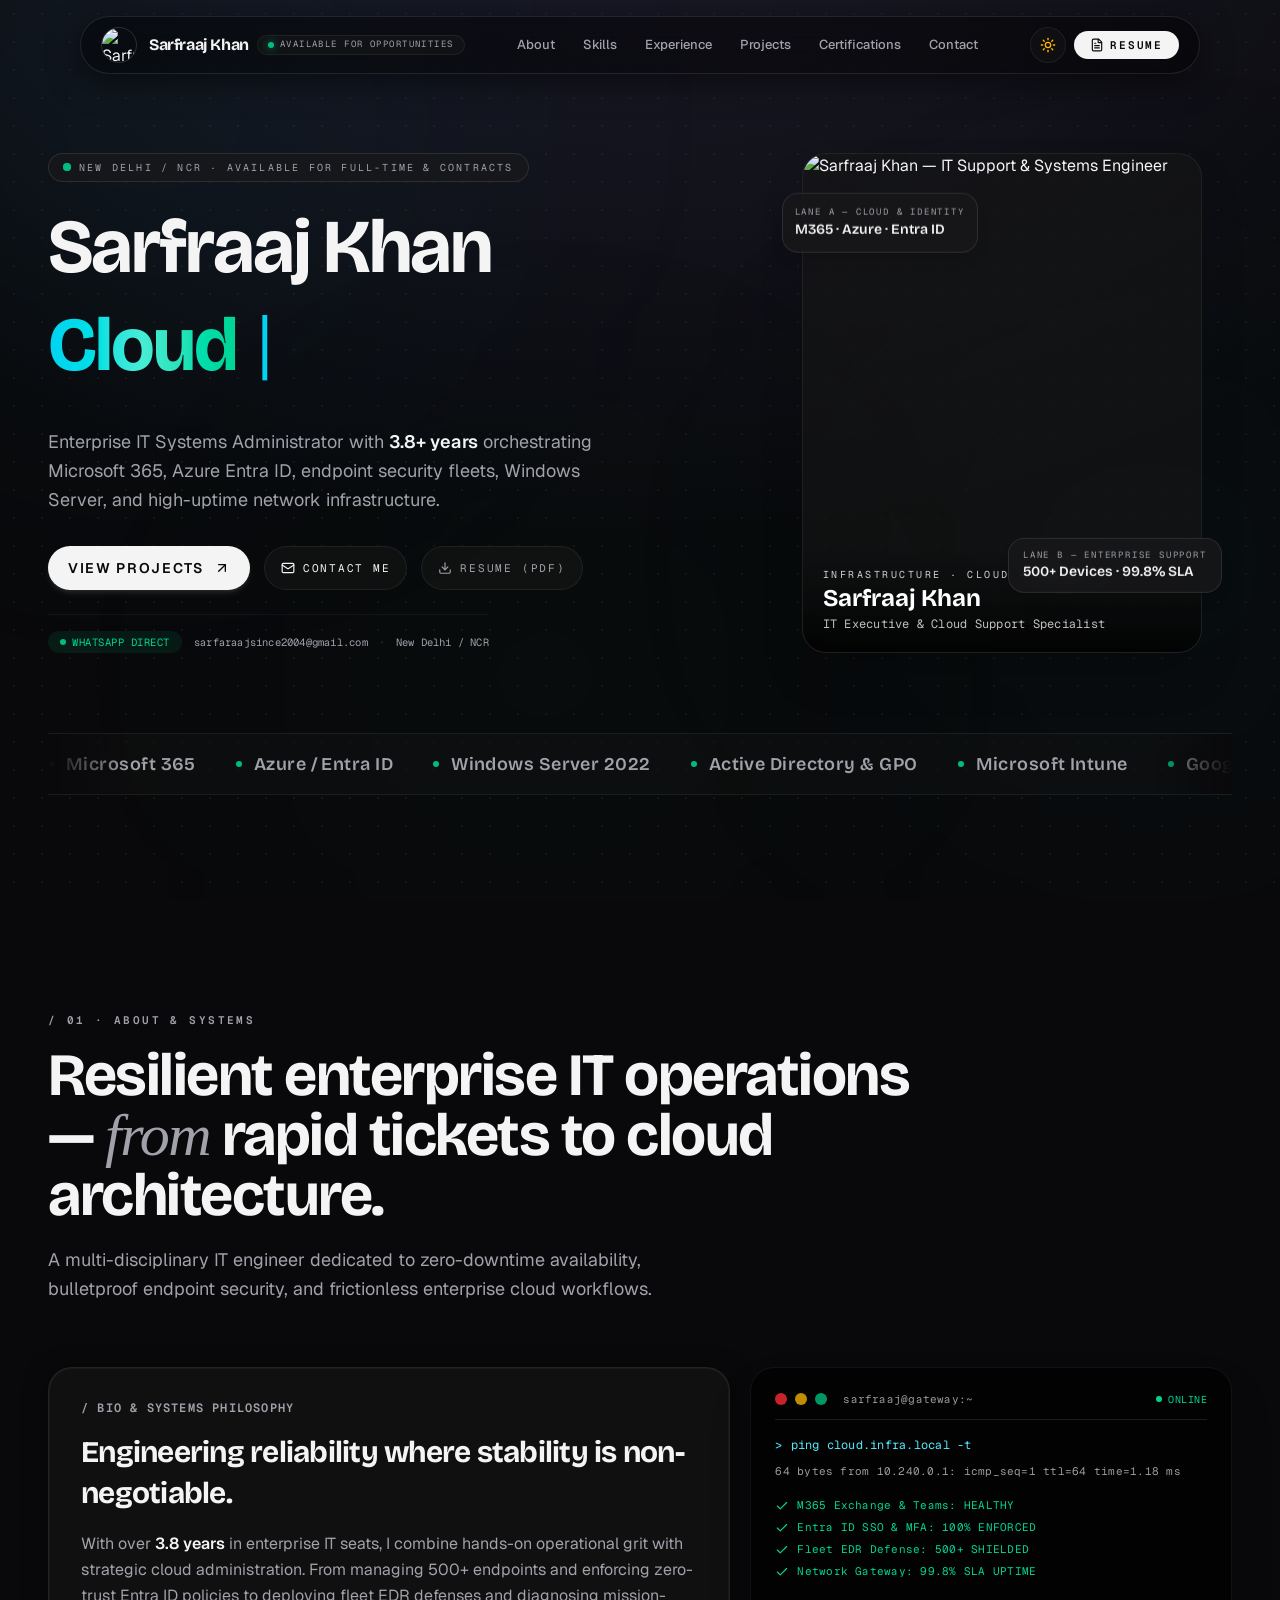
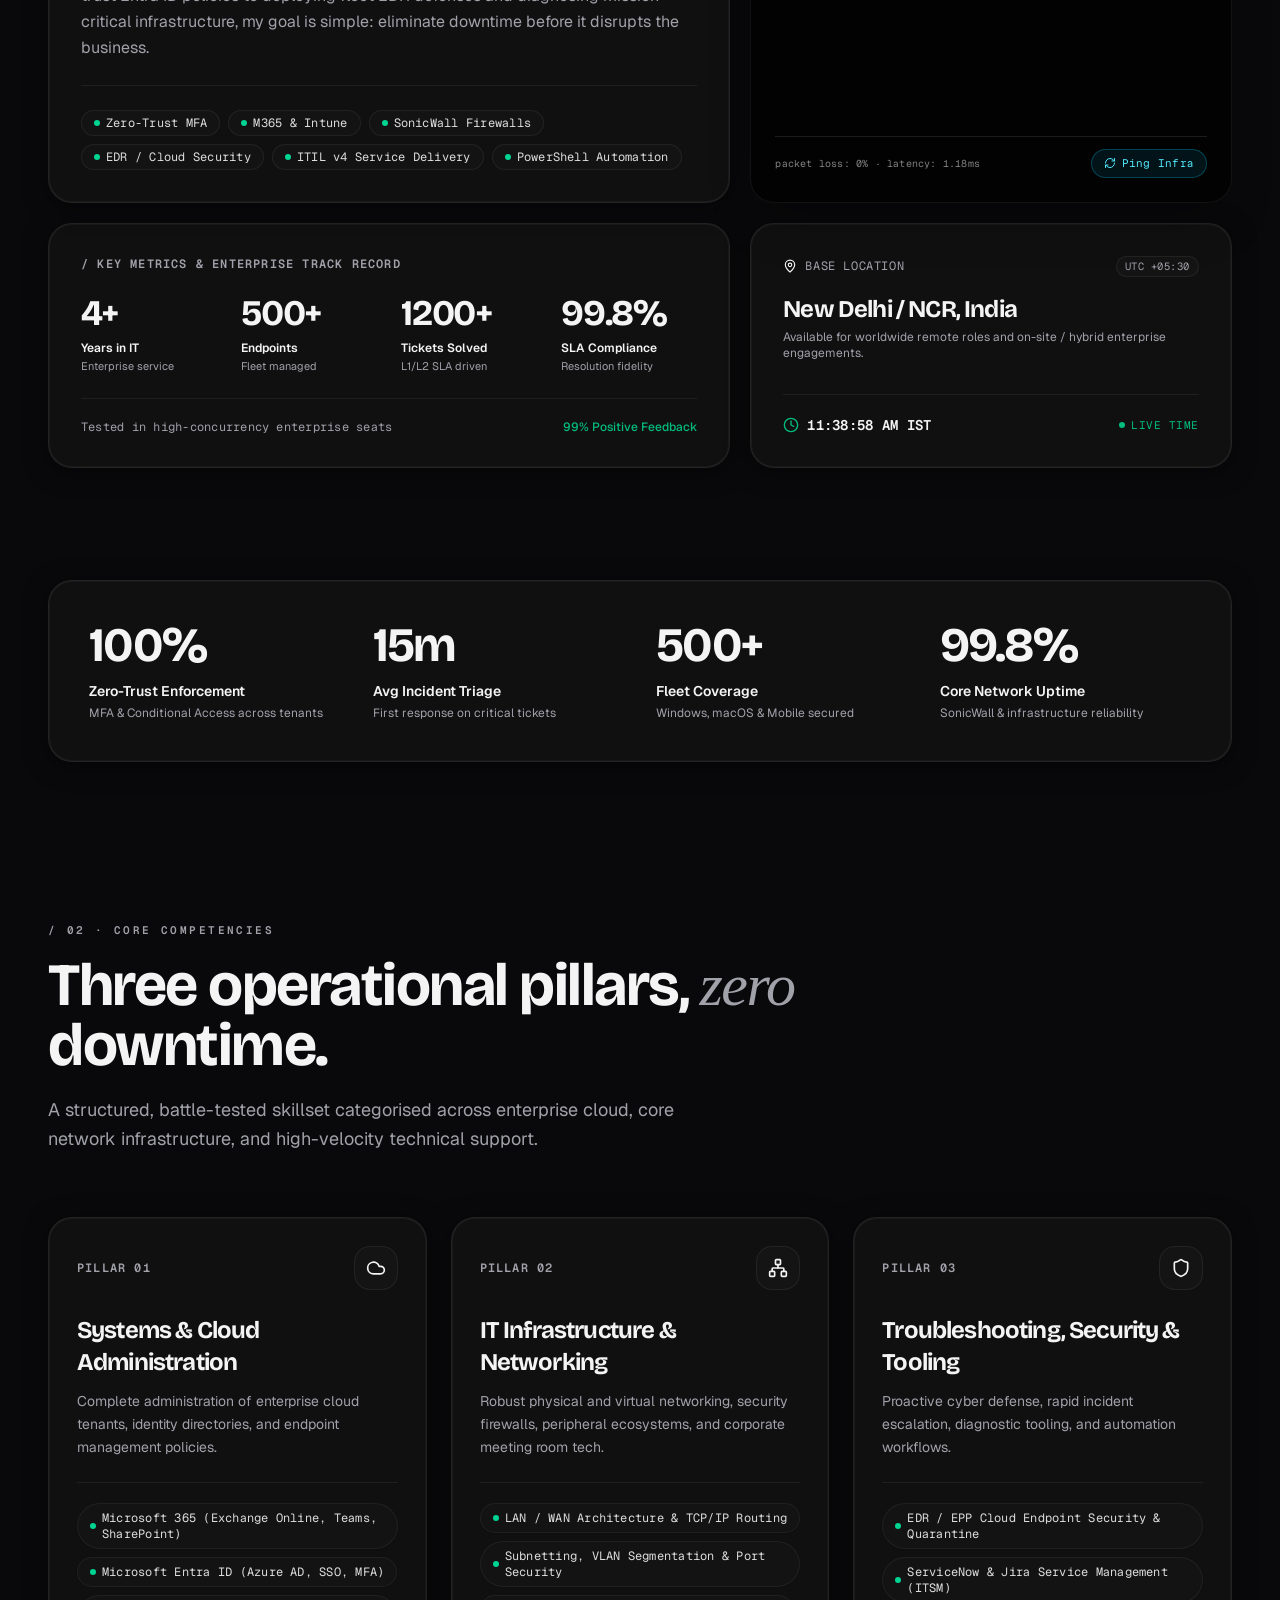
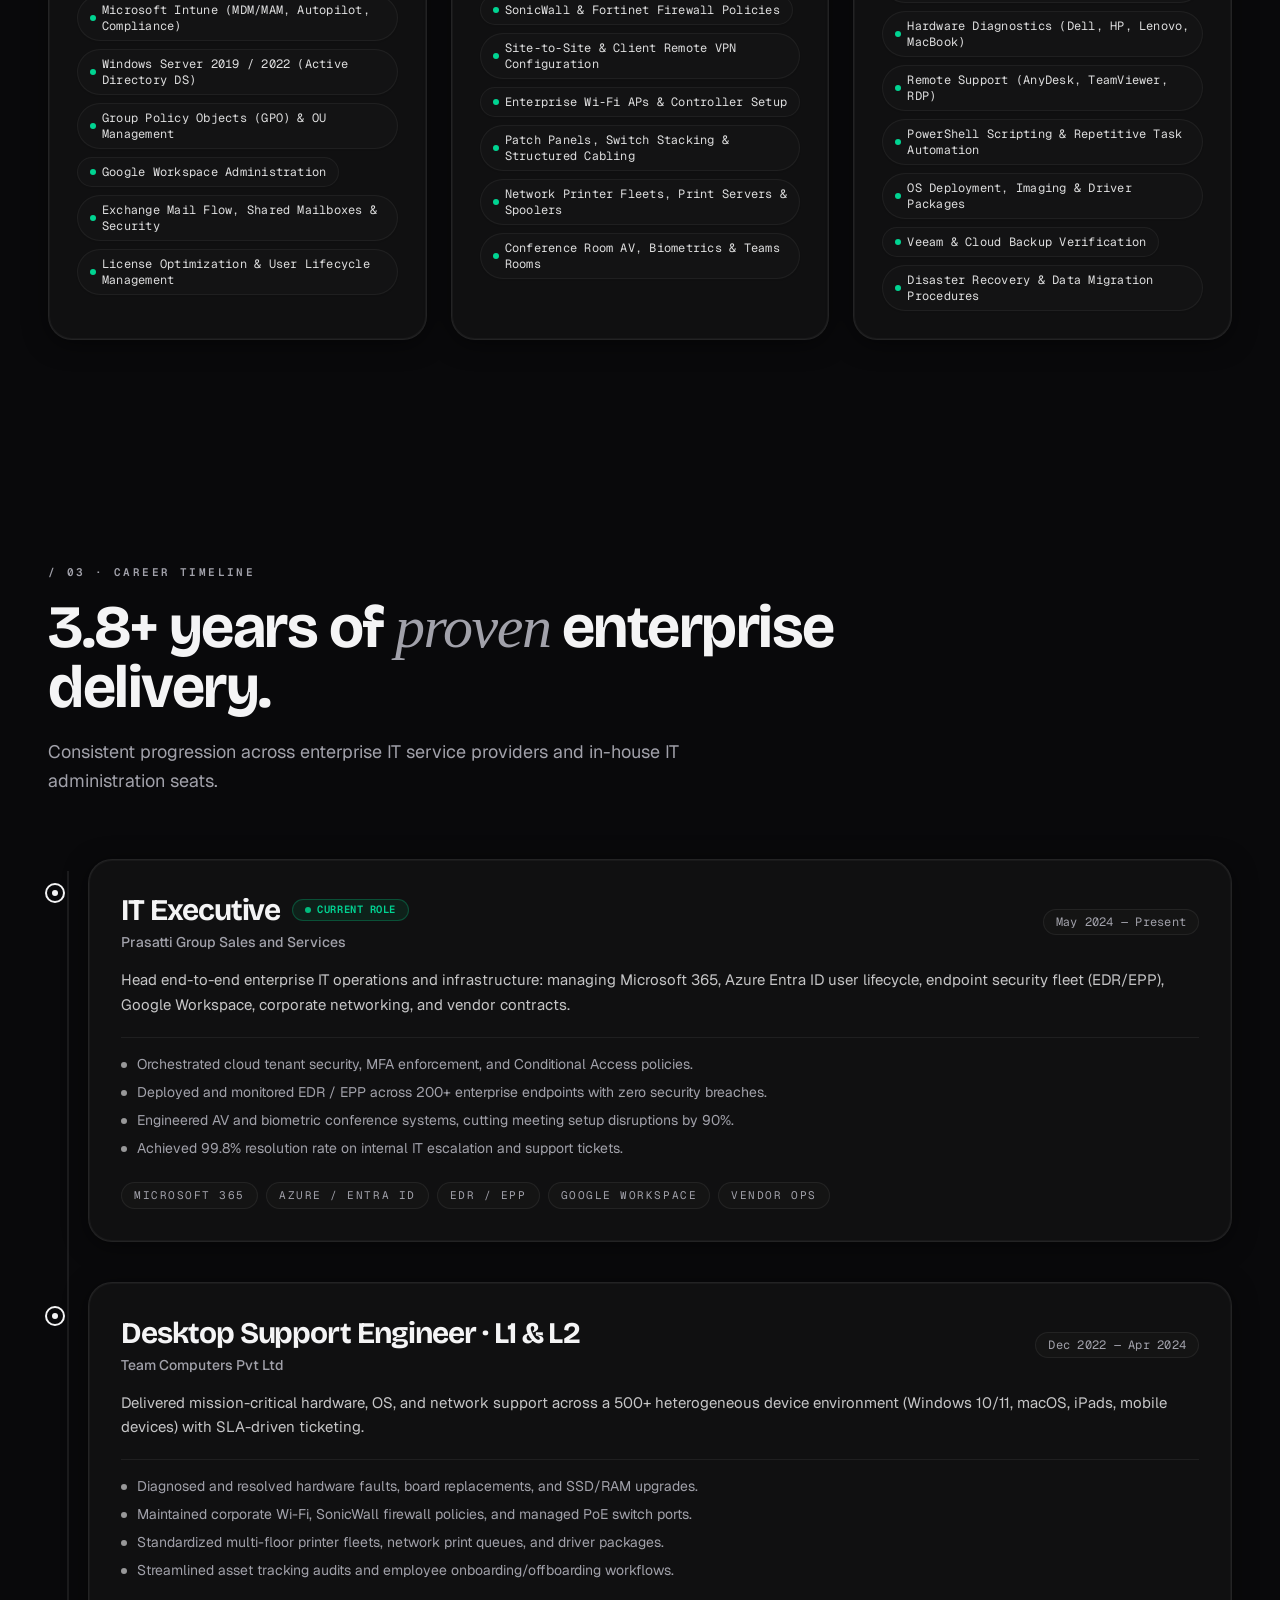
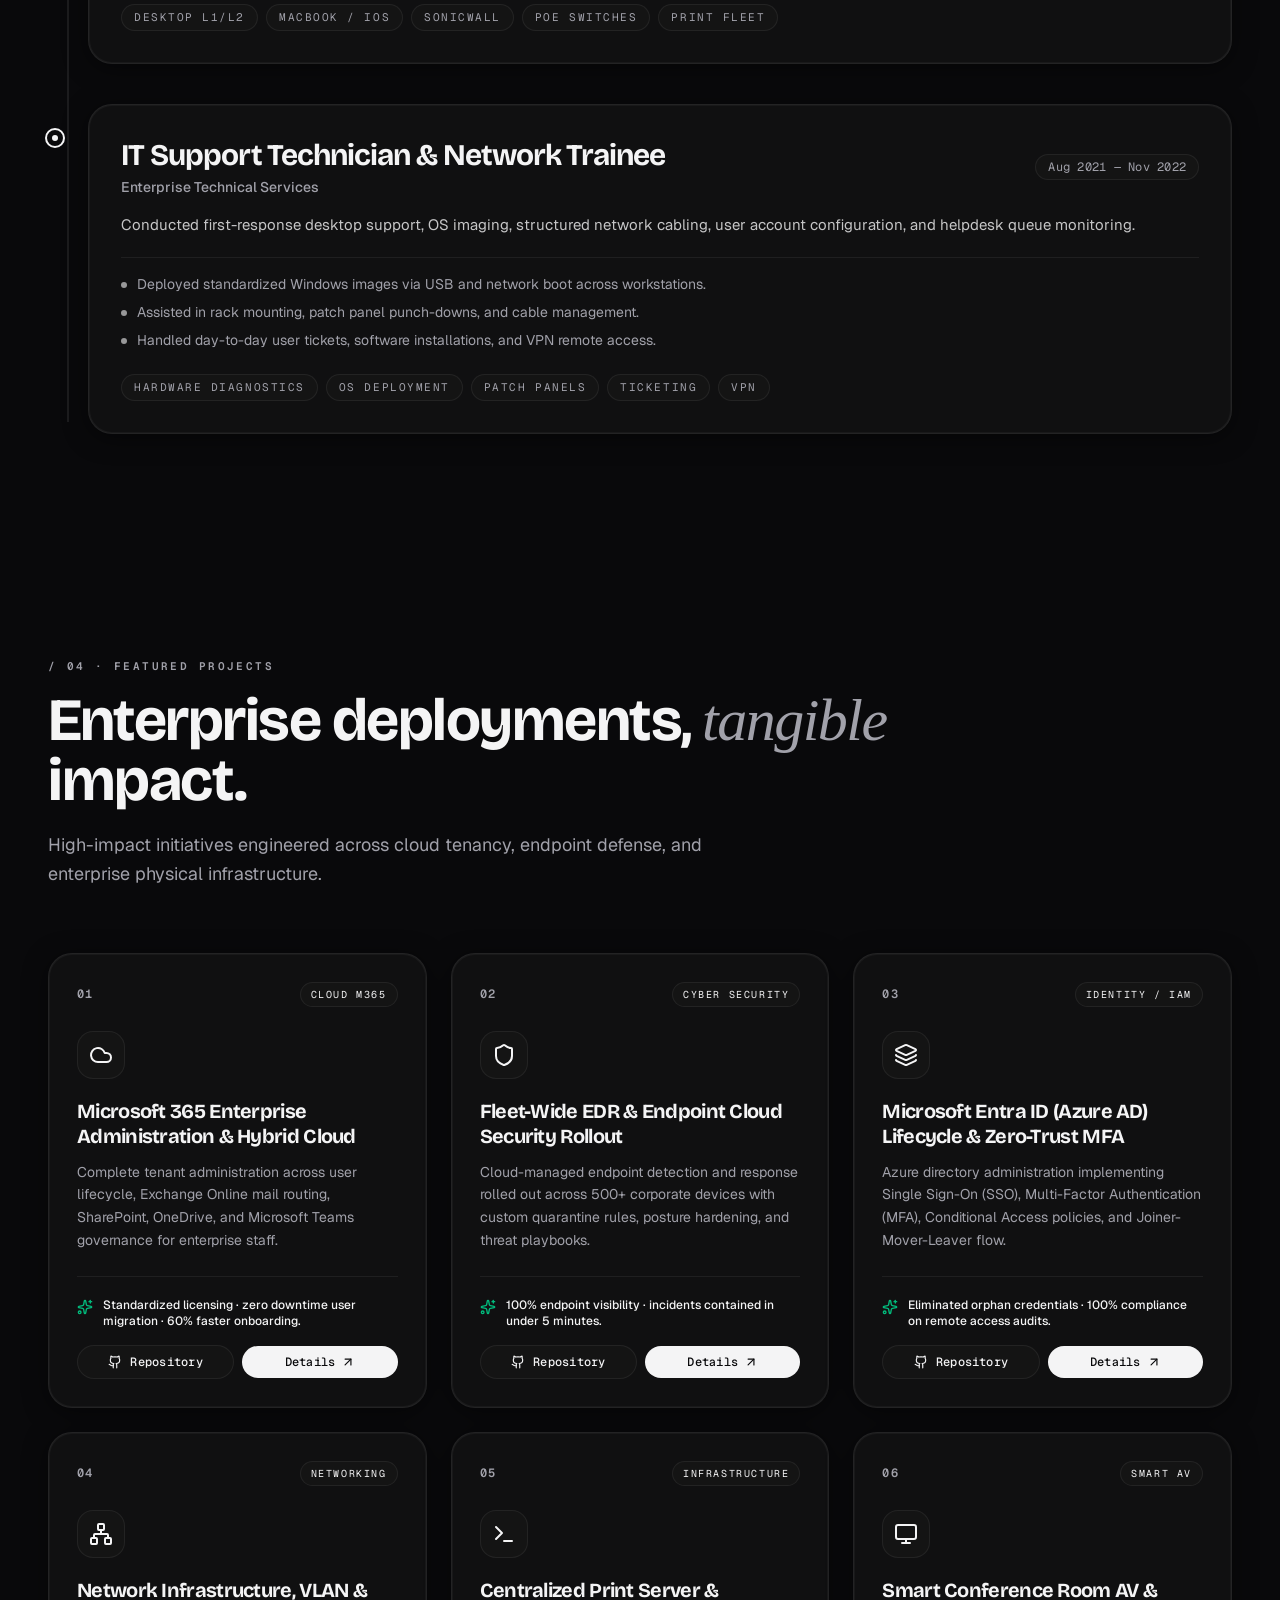
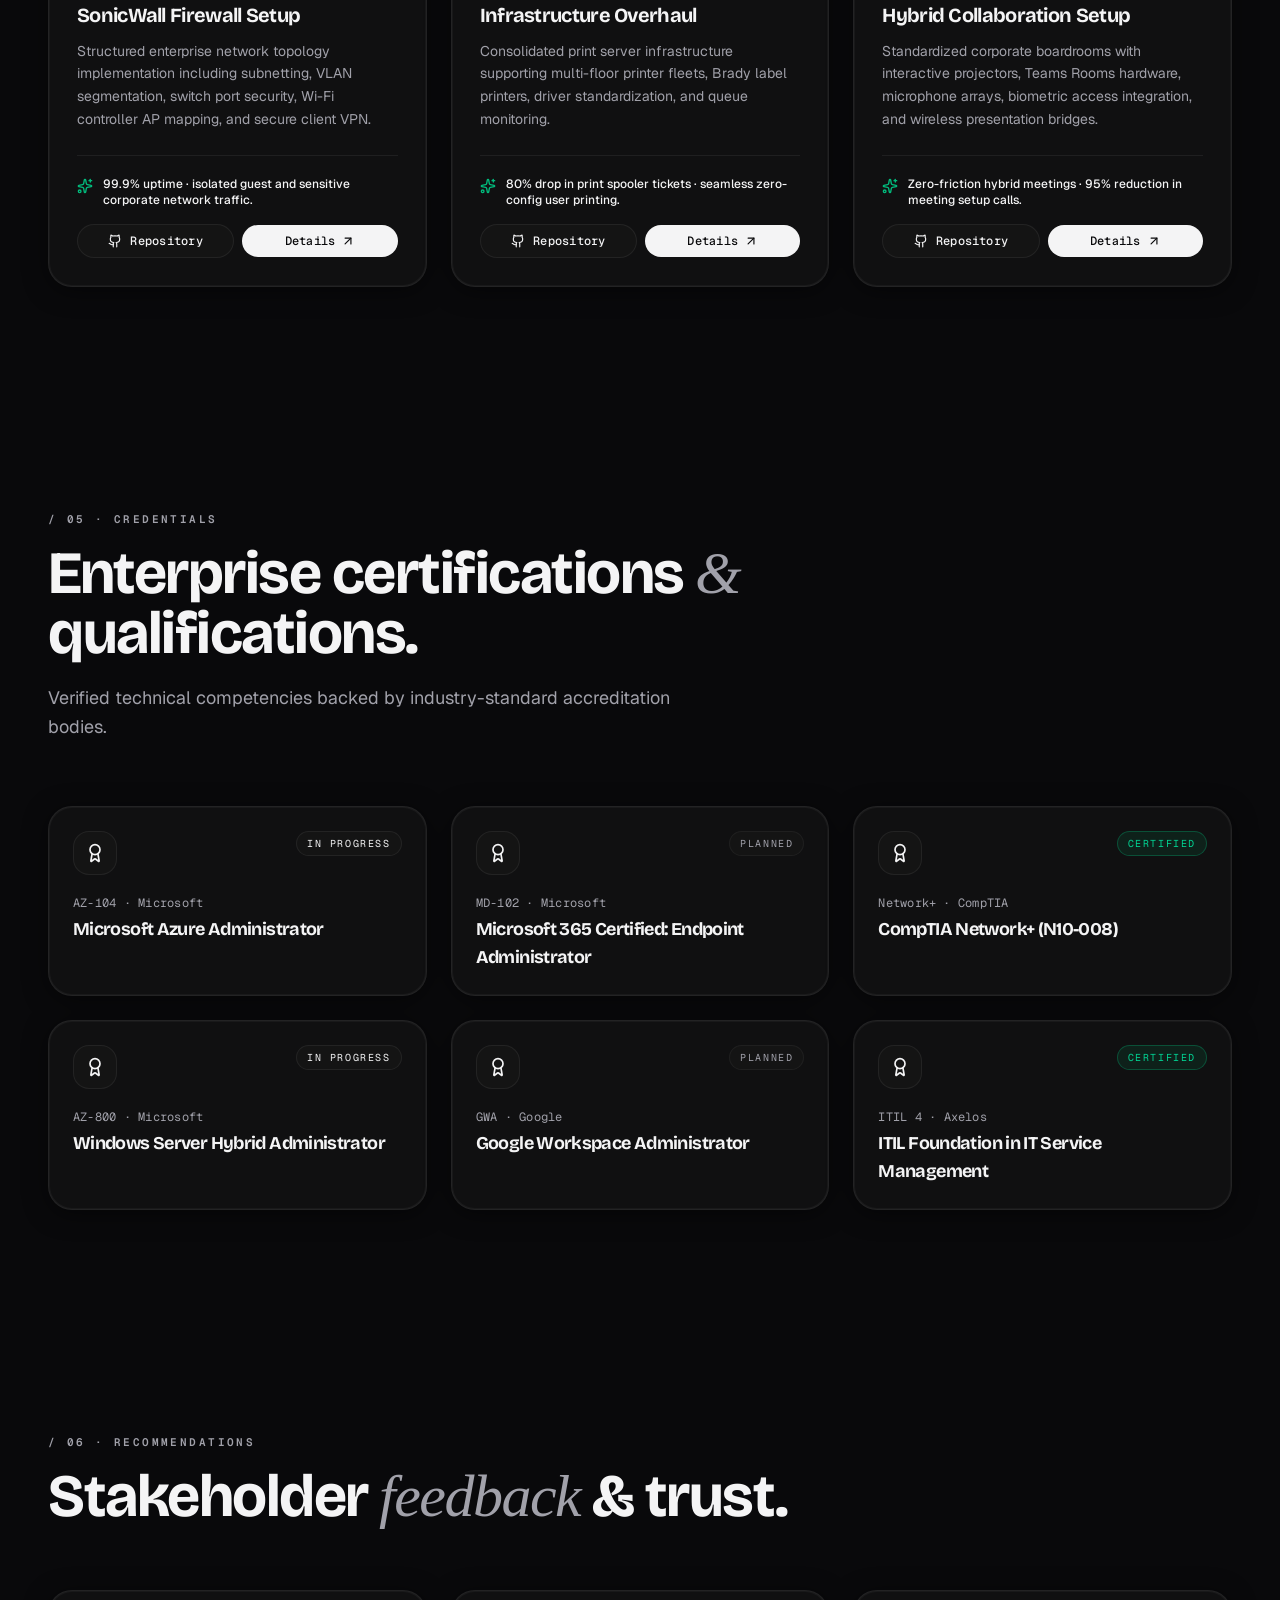
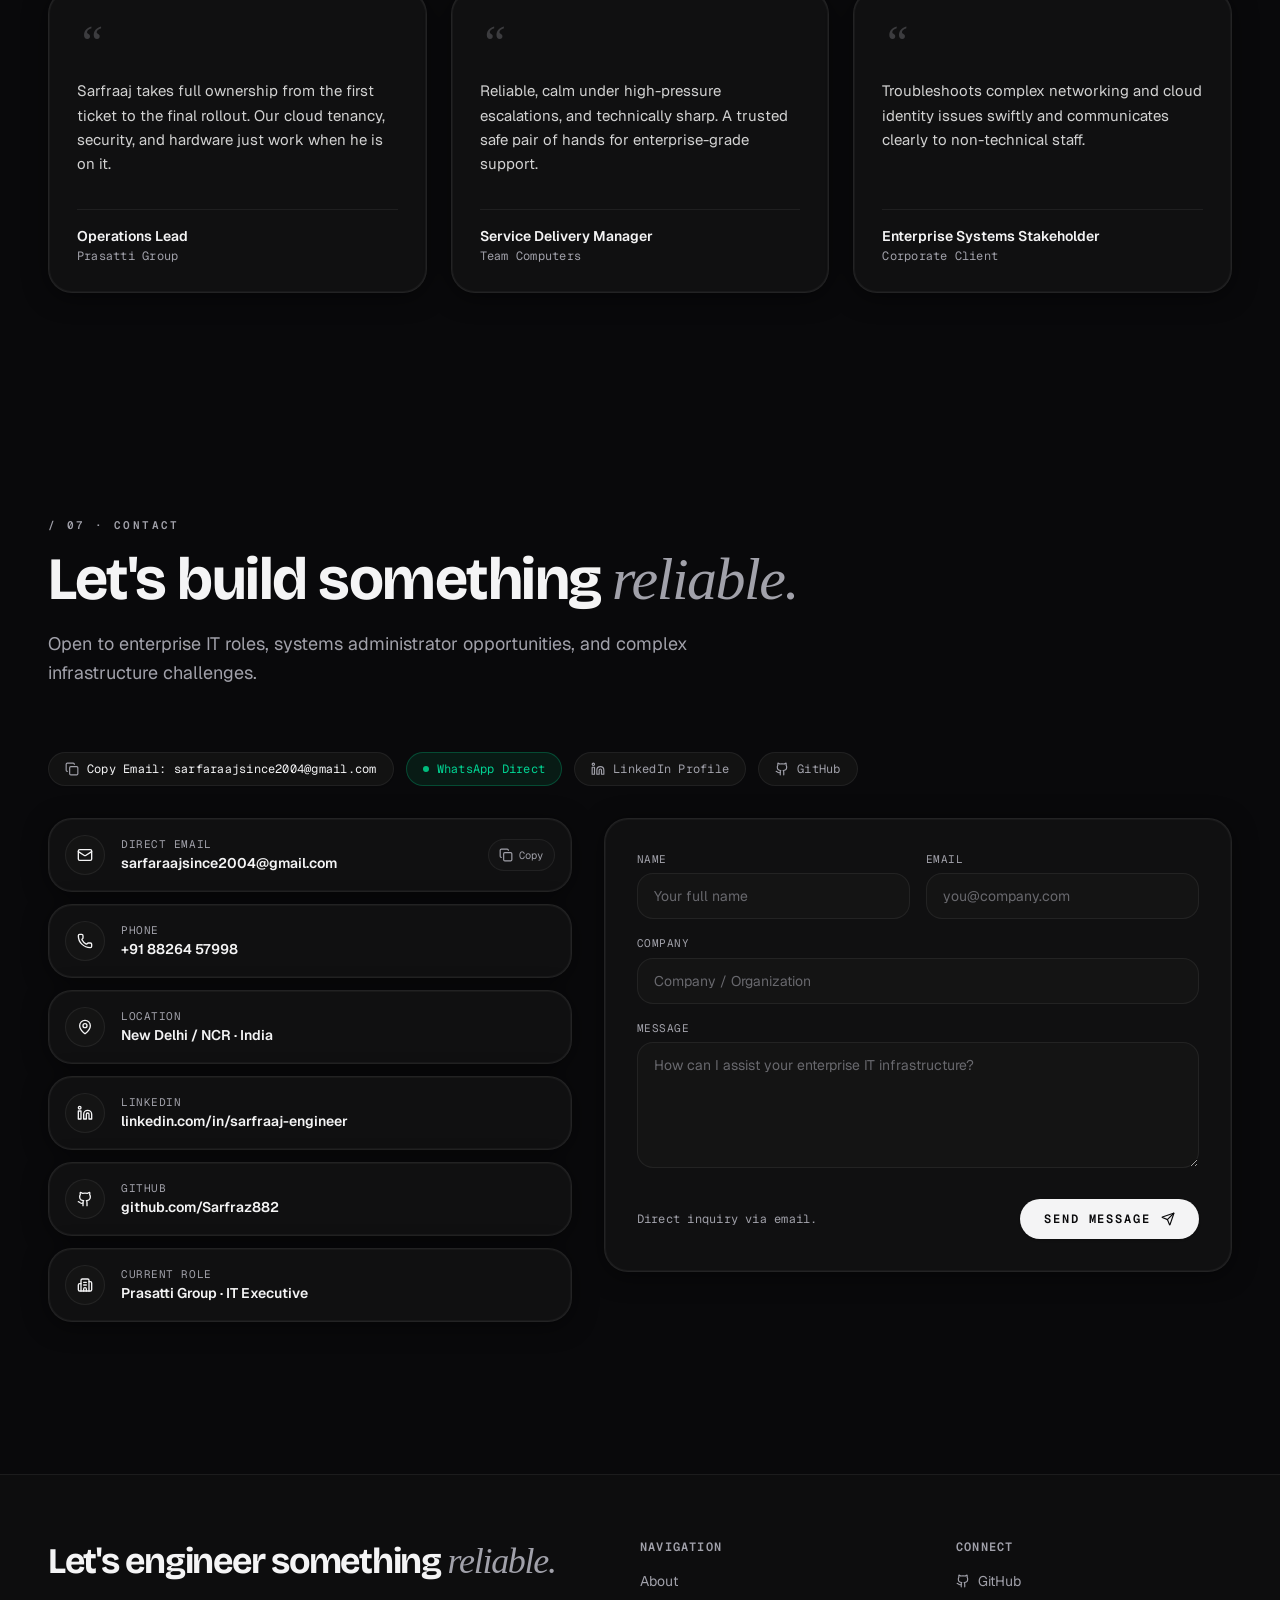
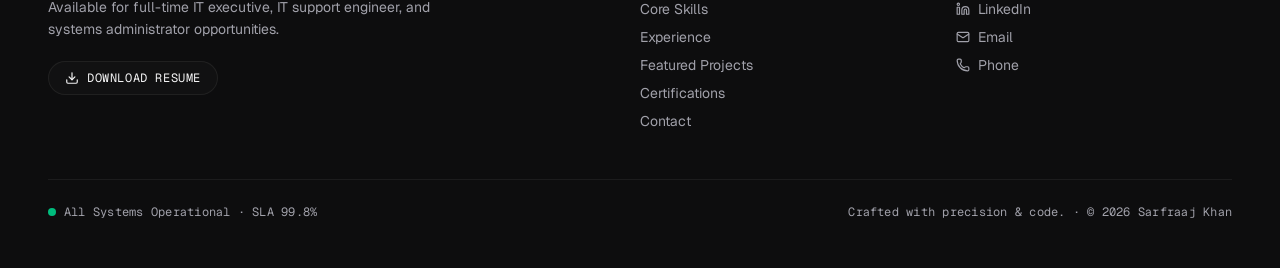
==== docs/index.html @ f996525f "feat: redesign UI with modern dark mode, bento grid, and glassmorphism aesthetic" ====
<!doctype html>
<html lang="en">
  <head>
    <meta charset="UTF-8" />
    <meta name="viewport" content="width=device-width, initial-scale=1.0" />
    <title>Sarfraaj Khan — IT Support Engineer</title>
    <meta
      name="description"
      content="Portfolio of Sarfraaj Khan, an IT Support Engineer specializing in Microsoft 365, Azure, Windows Server, endpoint security, and enterprise infrastructure."
    />
    <meta name="author" content="Sarfraaj Khan" />
    <meta property="og:type" content="website" />
    <meta property="og:title" content="Sarfraaj Khan — IT Support Engineer" />
    <meta
      property="og:description"
      content="Portfolio of Sarfraaj Khan, an IT Support Engineer specializing in Microsoft 365, Azure, Windows Server, endpoint security, and enterprise infrastructure."
    />
    <meta name="twitter:card" content="summary_large_image" />
    <meta name="twitter:title" content="Sarfraaj Khan — IT Support Engineer" />
    <meta
      name="twitter:description"
      content="Portfolio of Sarfraaj Khan, an IT Support Engineer specializing in Microsoft 365, Azure, Windows Server, endpoint security, and enterprise infrastructure."
    />
    <link rel="icon" type="image/x-icon" href="./favicon.ico" />
    <link rel="preconnect" href="https://fonts.googleapis.com" />
    <link rel="preconnect" href="https://fonts.gstatic.com" crossorigin />
    <link
      rel="stylesheet"
      href="https://fonts.googleapis.com/css2?family=Bricolage+Grotesque:opsz,wght@12..96,400;12..96,500;12..96,600;12..96,700;12..96,800;12..96,900&family=Geist:wght@300;400;500;600;700&family=Geist+Mono:wght@400;500;600&family=Inter:wght@300;400;500;600;700&display=swap"
    />
    <script>
      (function () {
        try {
          var stored = localStorage.getItem('theme');
          var isDark = stored !== null ? stored === 'dark' : true;
          if (isDark) {
            document.documentElement.classList.add('dark');
          } else {
            document.documentElement.classList.remove('dark');
          }
        } catch (e) {}
      })();
    </script>
    <script type="module" crossorigin src="./assets/github-pages-4SKRy2dX.js"></script>
    <link rel="stylesheet" crossorigin href="./assets/github-pages-IKj25lG-.css">
  </head>
  <body>
    <div id="root"></div>
  </body>
</html>
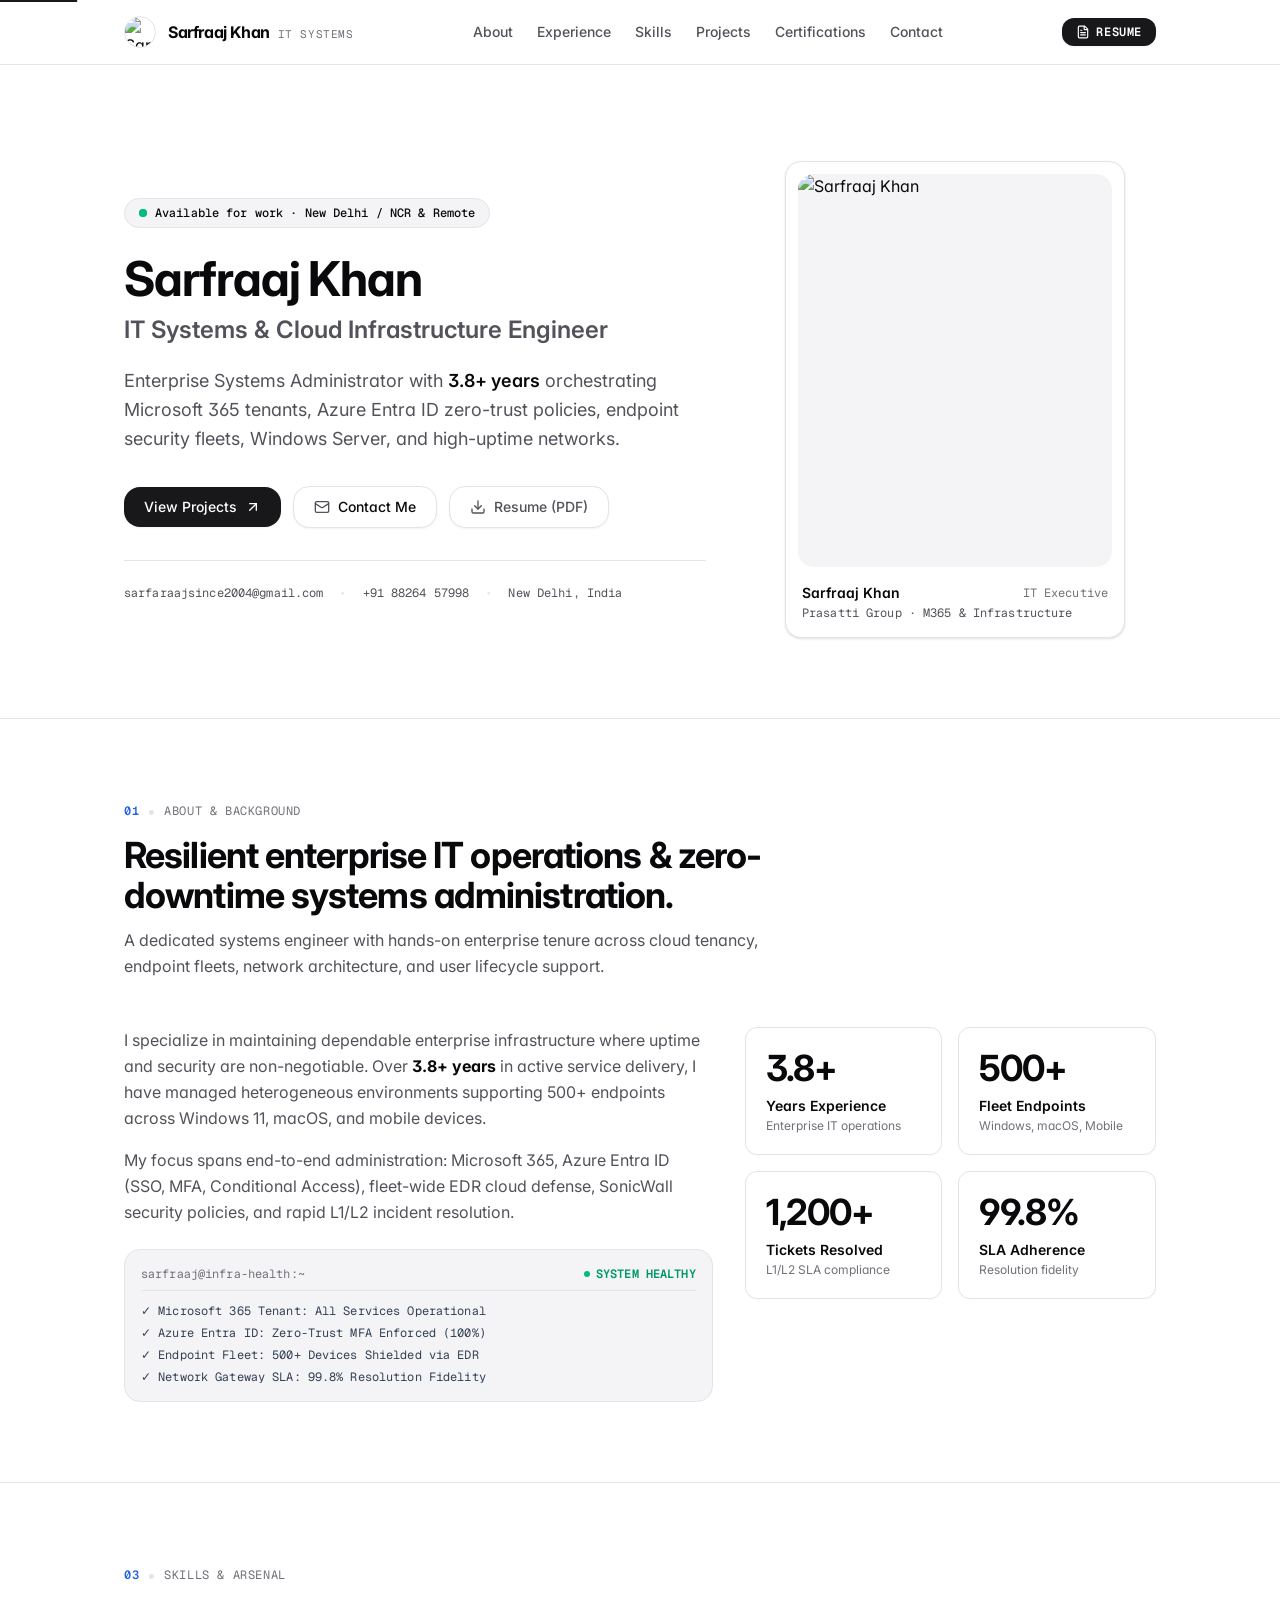
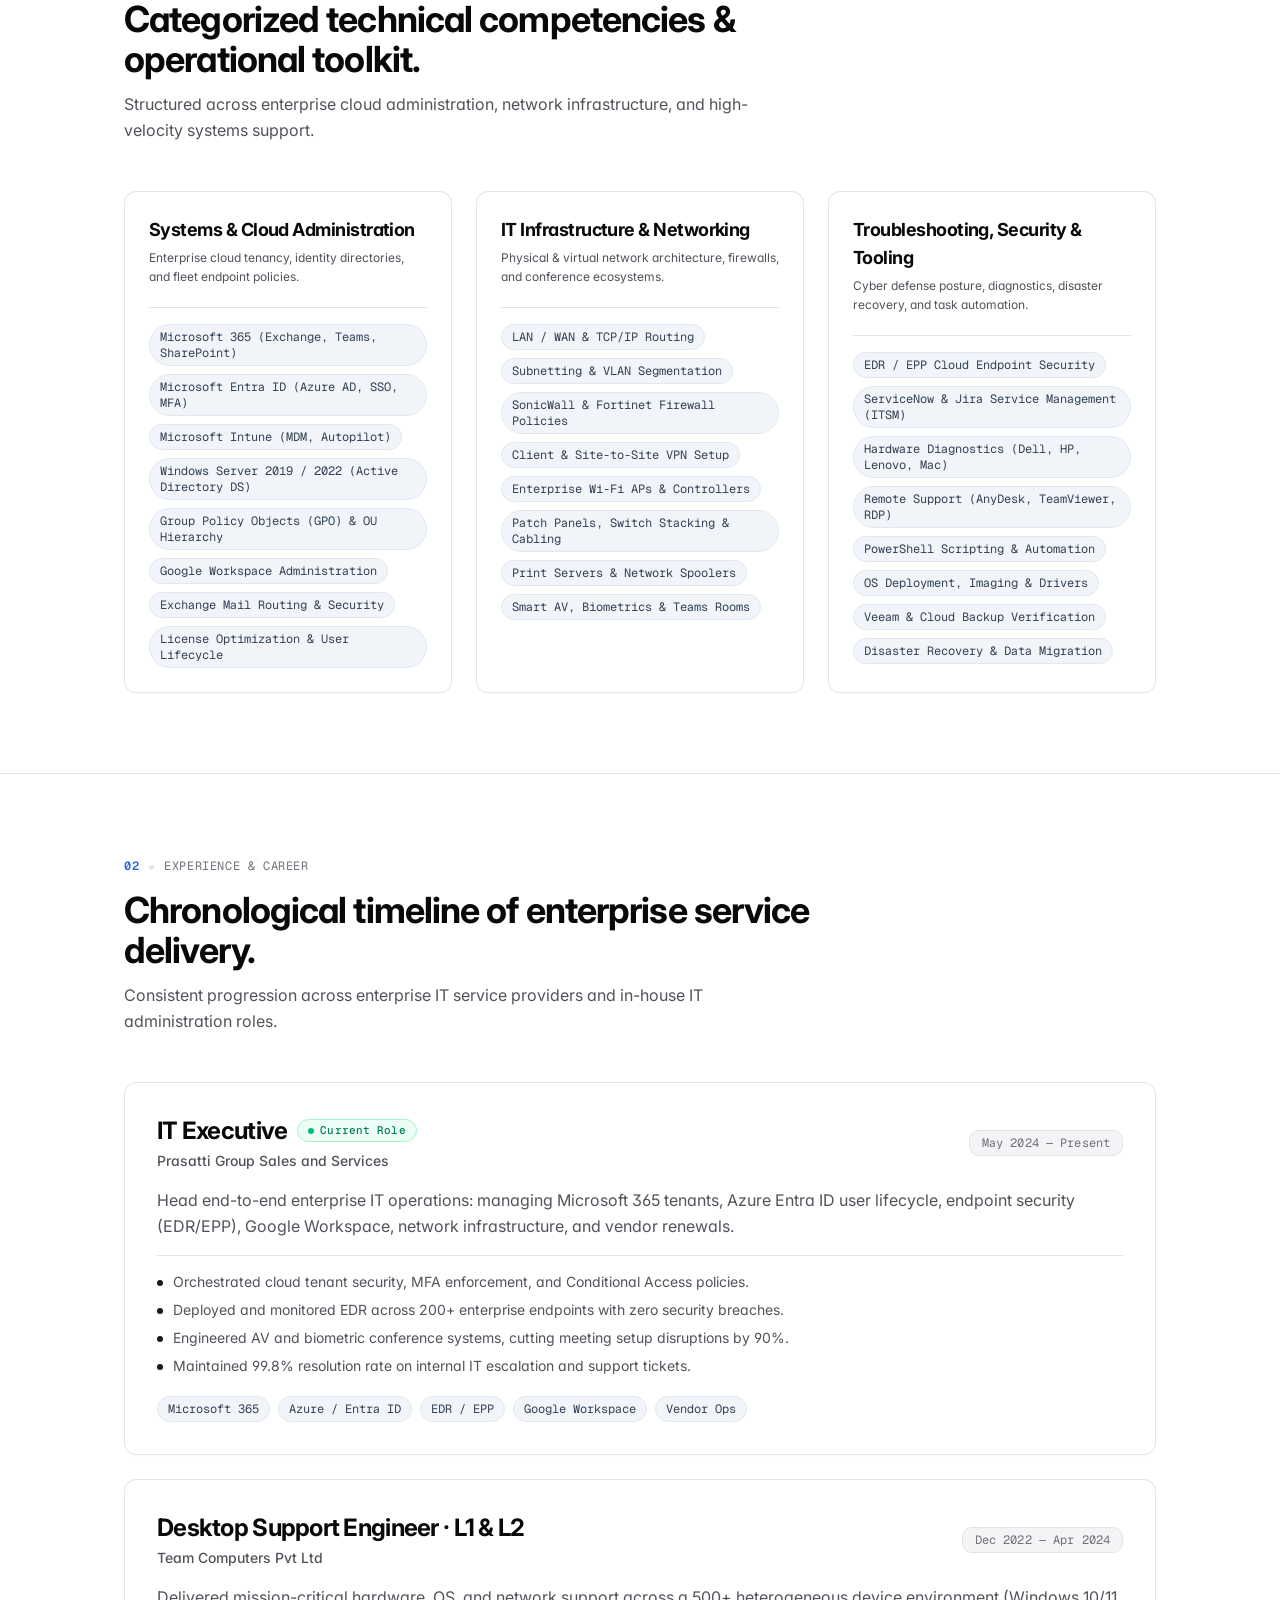
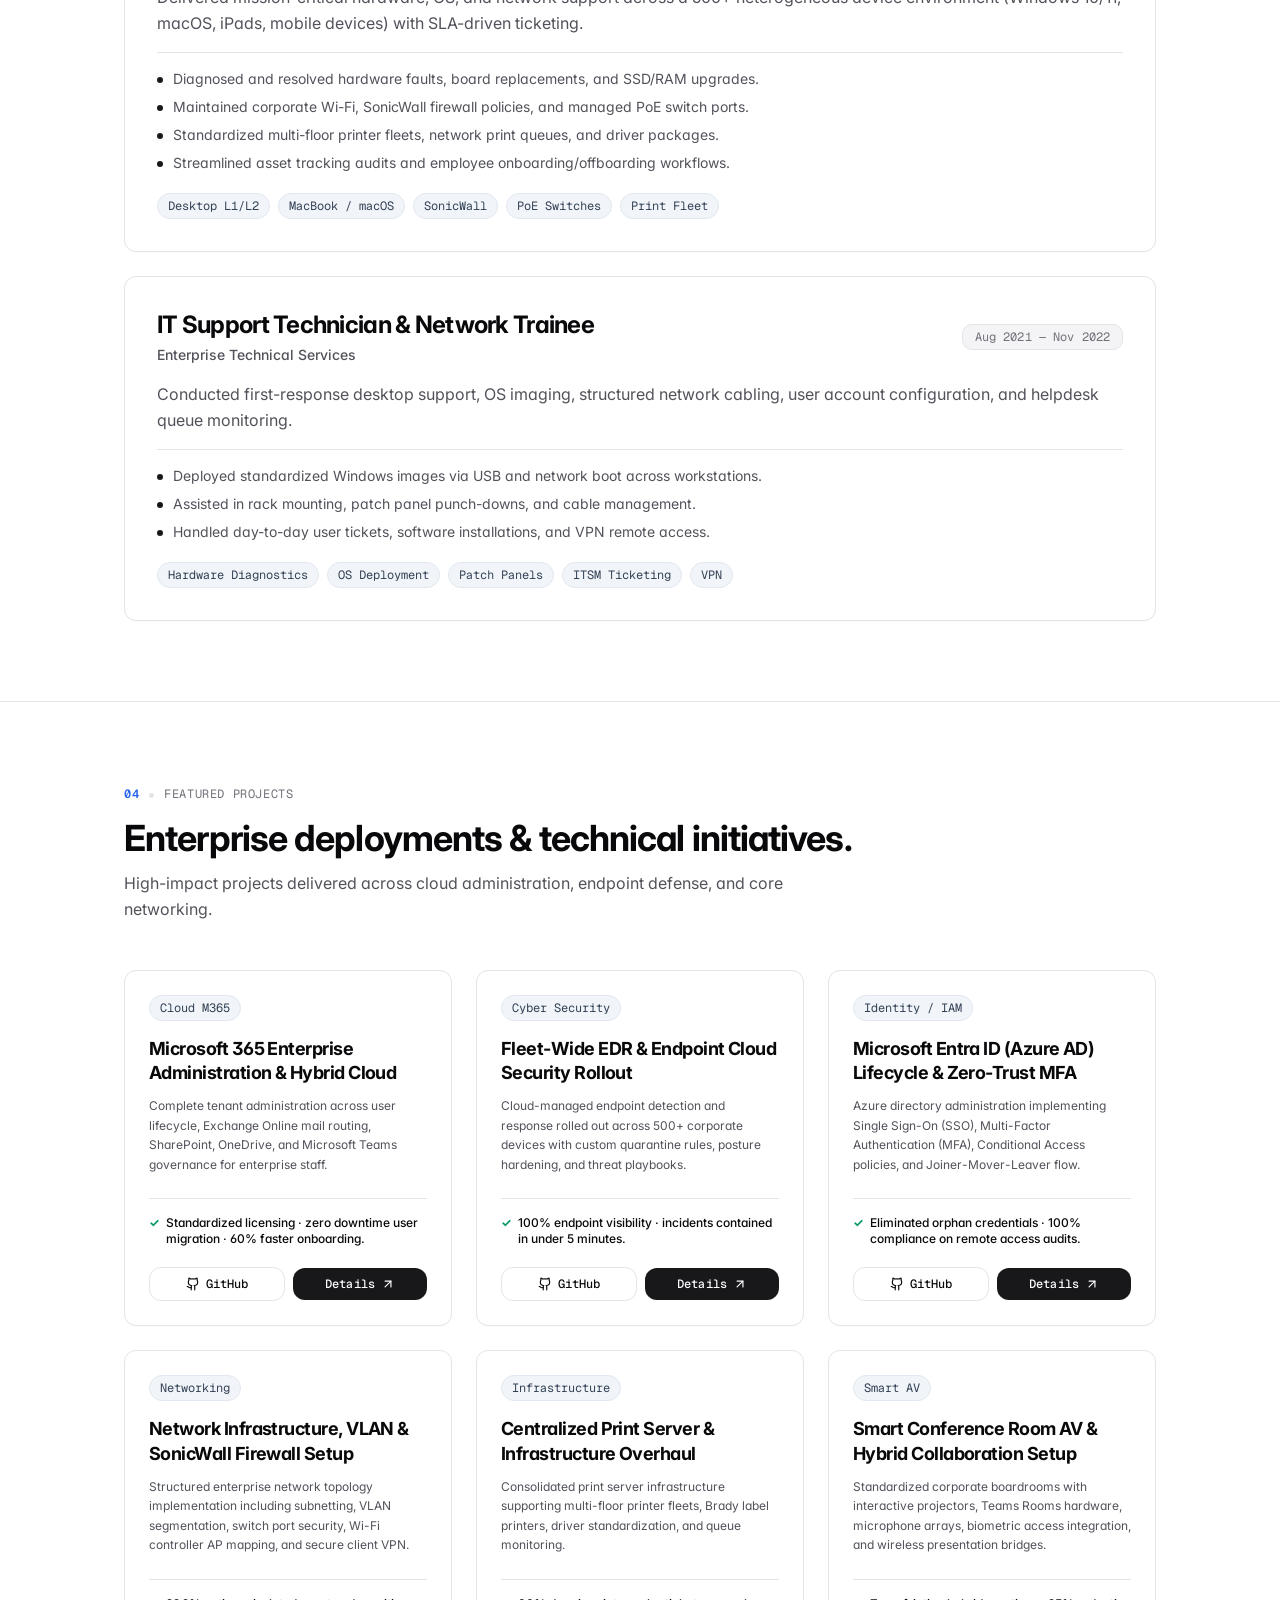
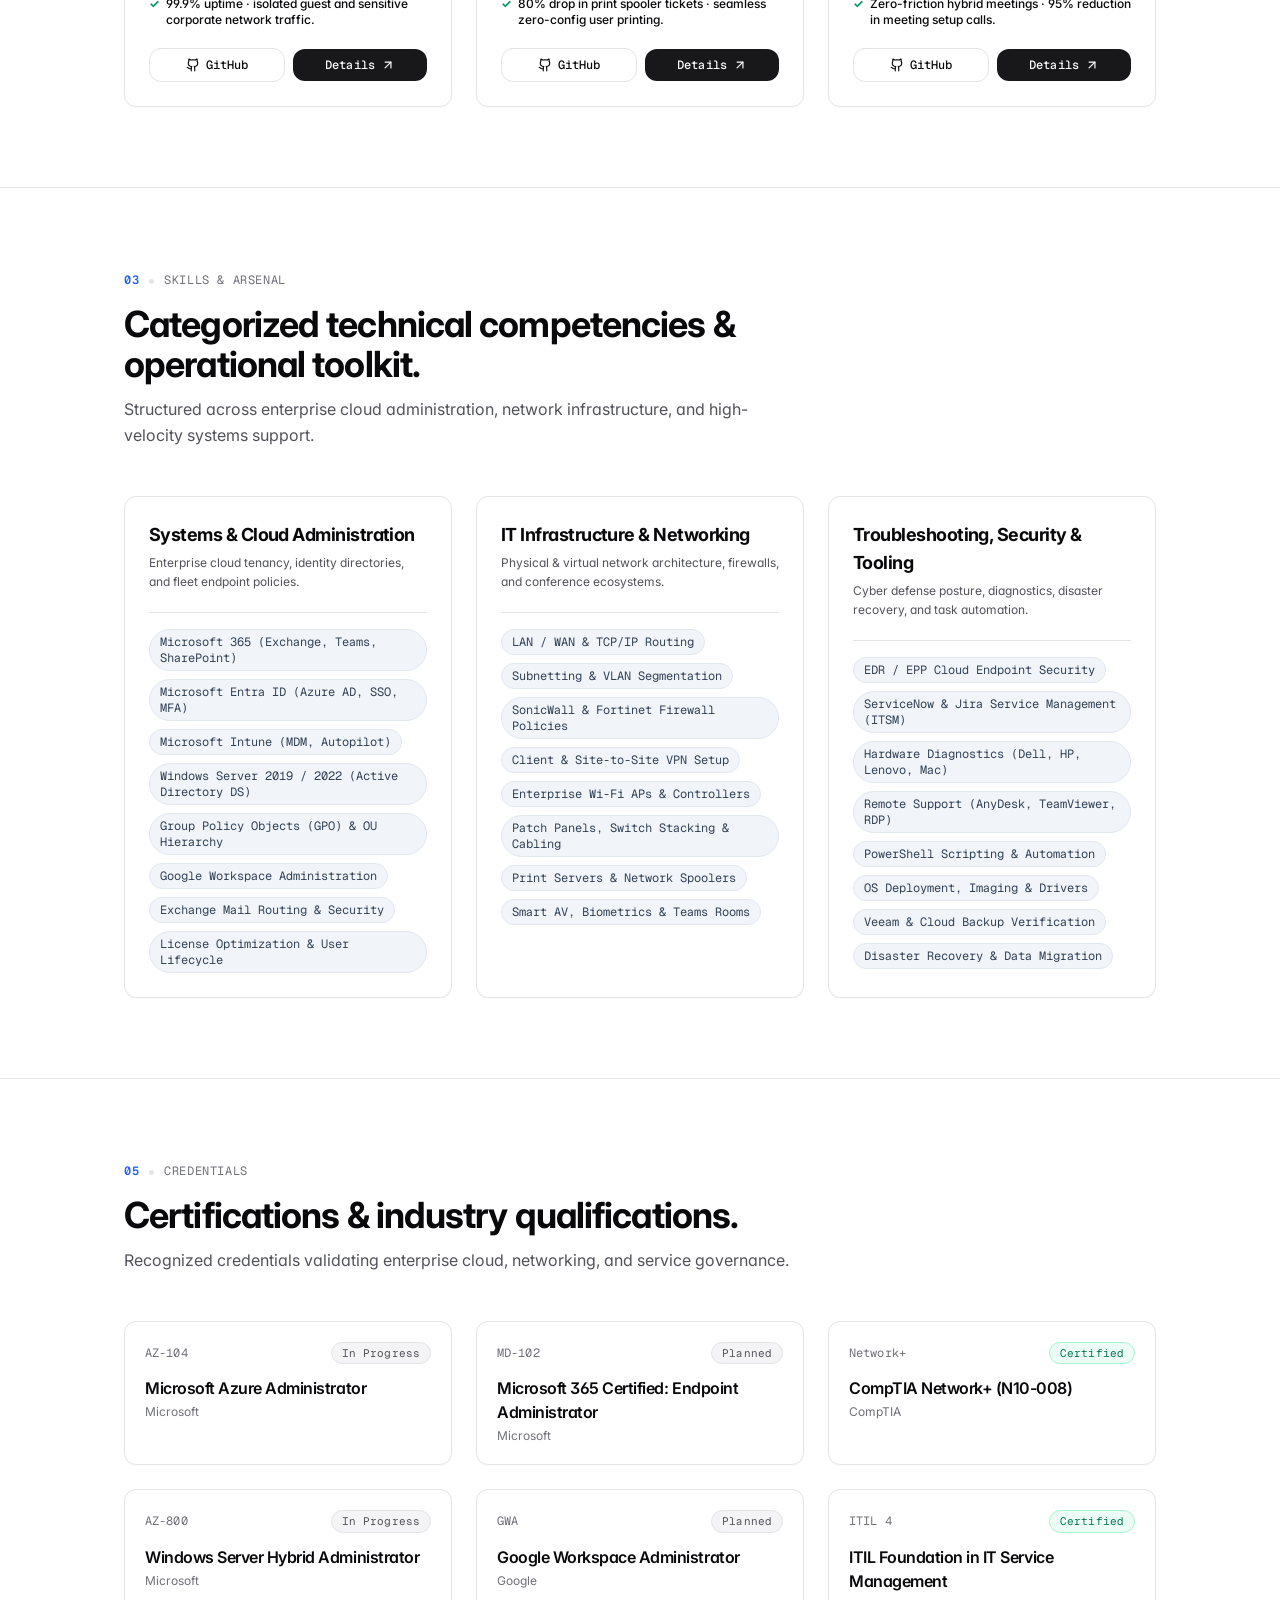
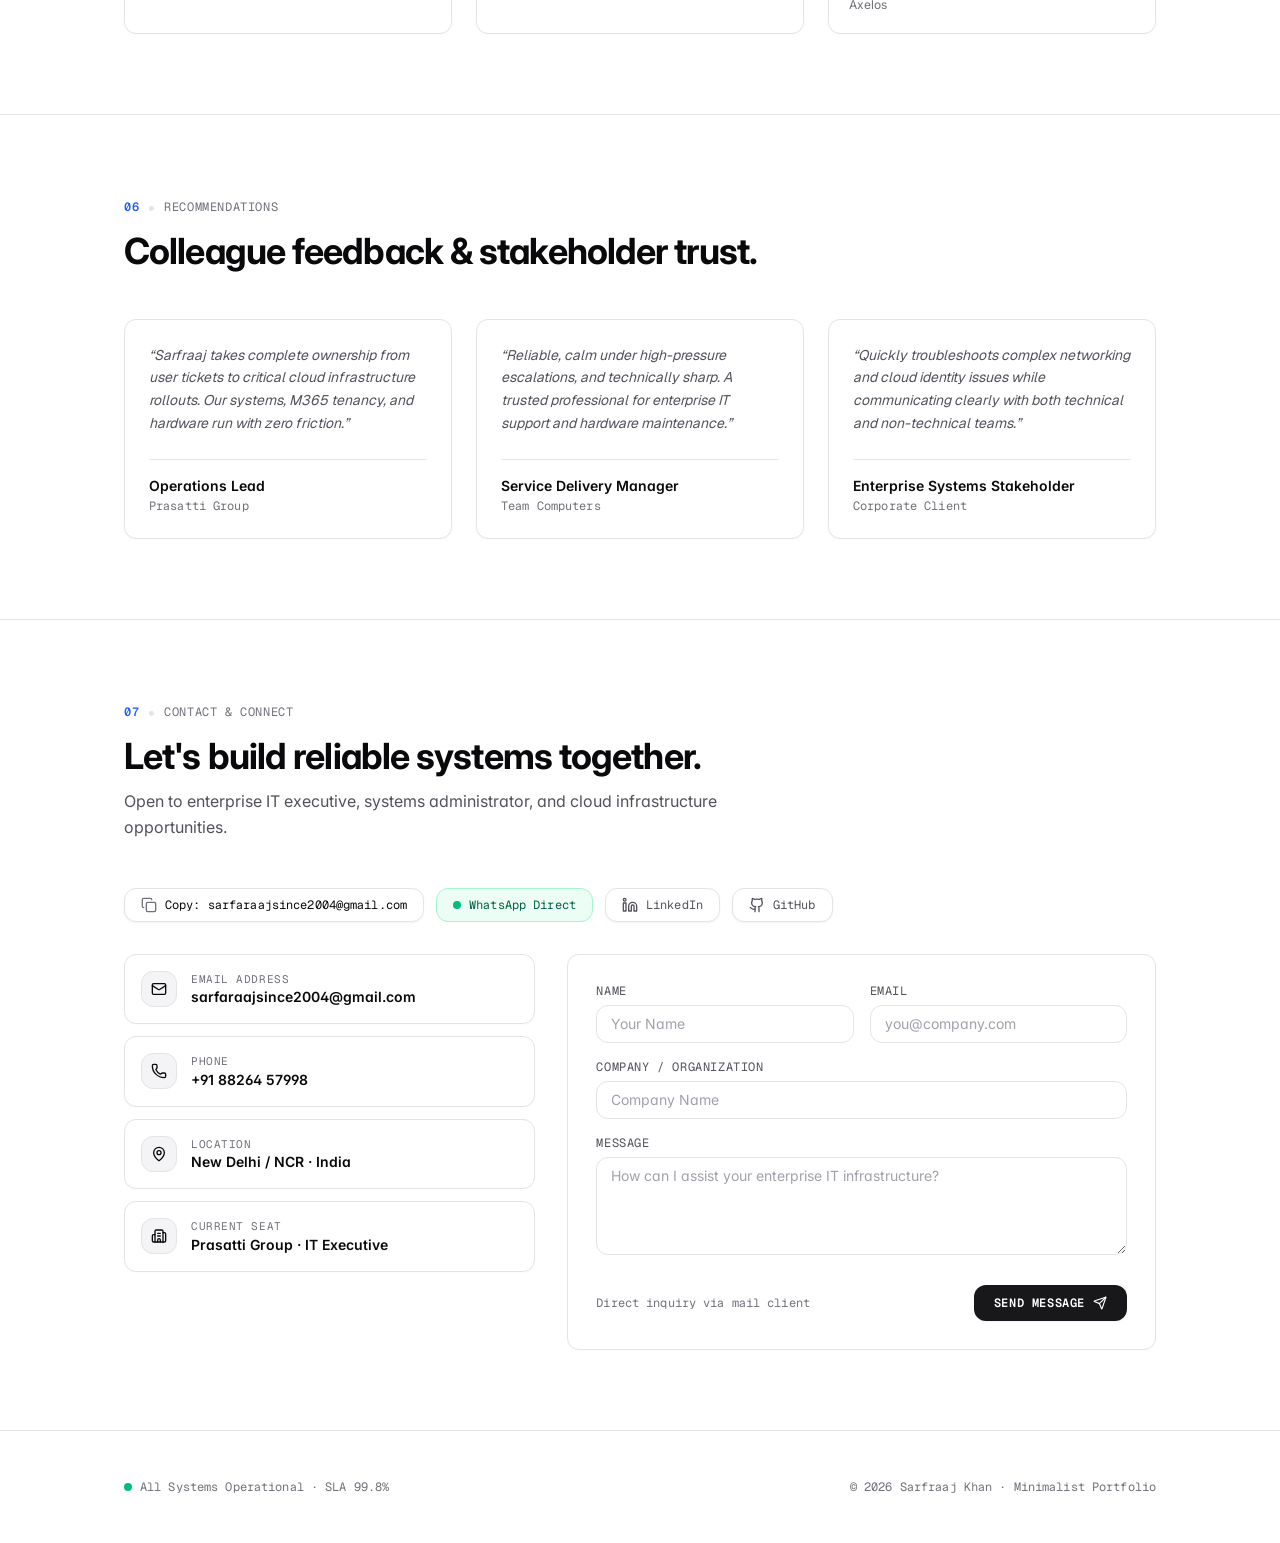
==== commit 06dd915a: "feat: redesign portfolio to strict light-mode minimalist aesthetic" ====
--- a/docs/index.html
+++ b/docs/index.html
@@ -28,21 +28,8 @@
       rel="stylesheet"
       href="https://fonts.googleapis.com/css2?family=Bricolage+Grotesque:opsz,wght@12..96,400;12..96,500;12..96,600;12..96,700;12..96,800;12..96,900&family=Geist:wght@300;400;500;600;700&family=Geist+Mono:wght@400;500;600&family=Inter:wght@300;400;500;600;700&display=swap"
     />
-    <script>
-      (function () {
-        try {
-          var stored = localStorage.getItem('theme');
-          var isDark = stored !== null ? stored === 'dark' : true;
-          if (isDark) {
-            document.documentElement.classList.add('dark');
-          } else {
-            document.documentElement.classList.remove('dark');
-          }
-        } catch (e) {}
-      })();
-    </script>
-    <script type="module" crossorigin src="./assets/github-pages-4SKRy2dX.js"></script>
-    <link rel="stylesheet" crossorigin href="./assets/github-pages-IKj25lG-.css">
+    <script type="module" crossorigin src="./assets/github-pages-DtRvVeic.js"></script>
+    <link rel="stylesheet" crossorigin href="./assets/github-pages-C7kx9TMW.css">
   </head>
   <body>
     <div id="root"></div>
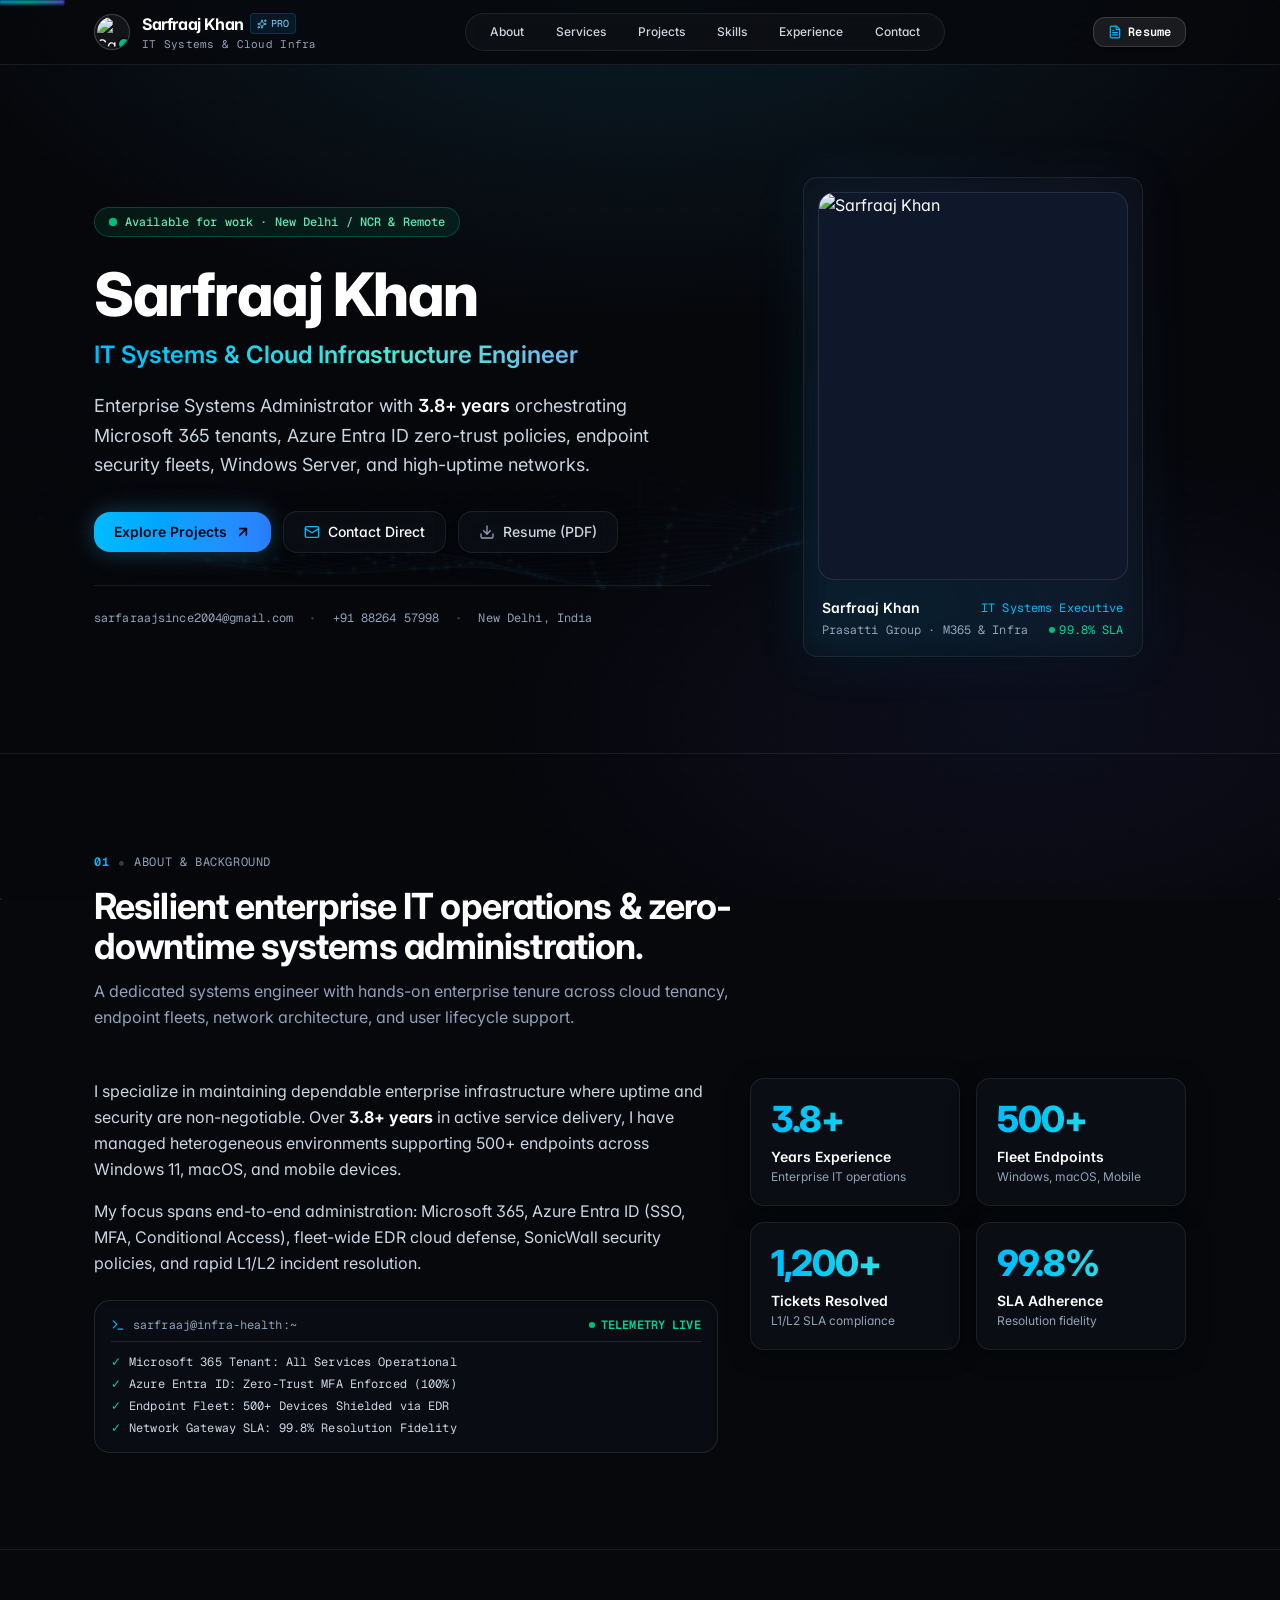
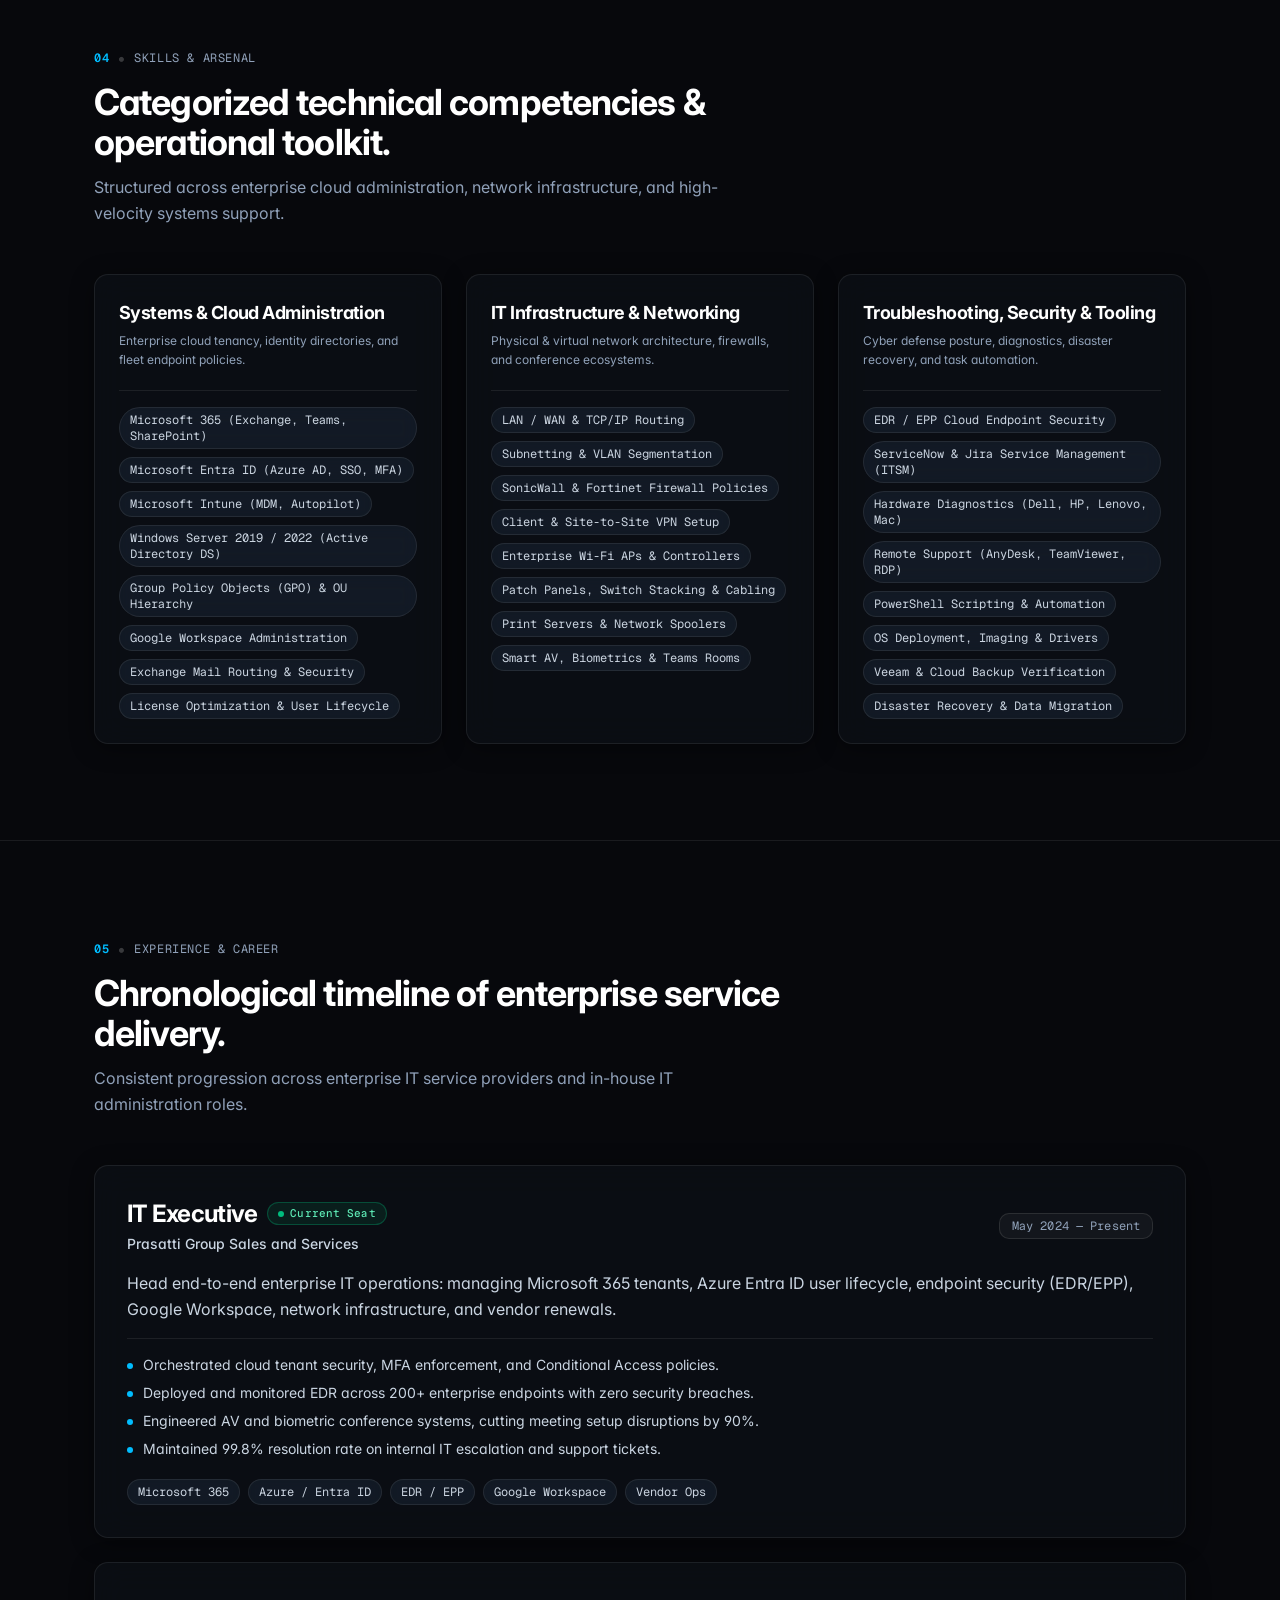
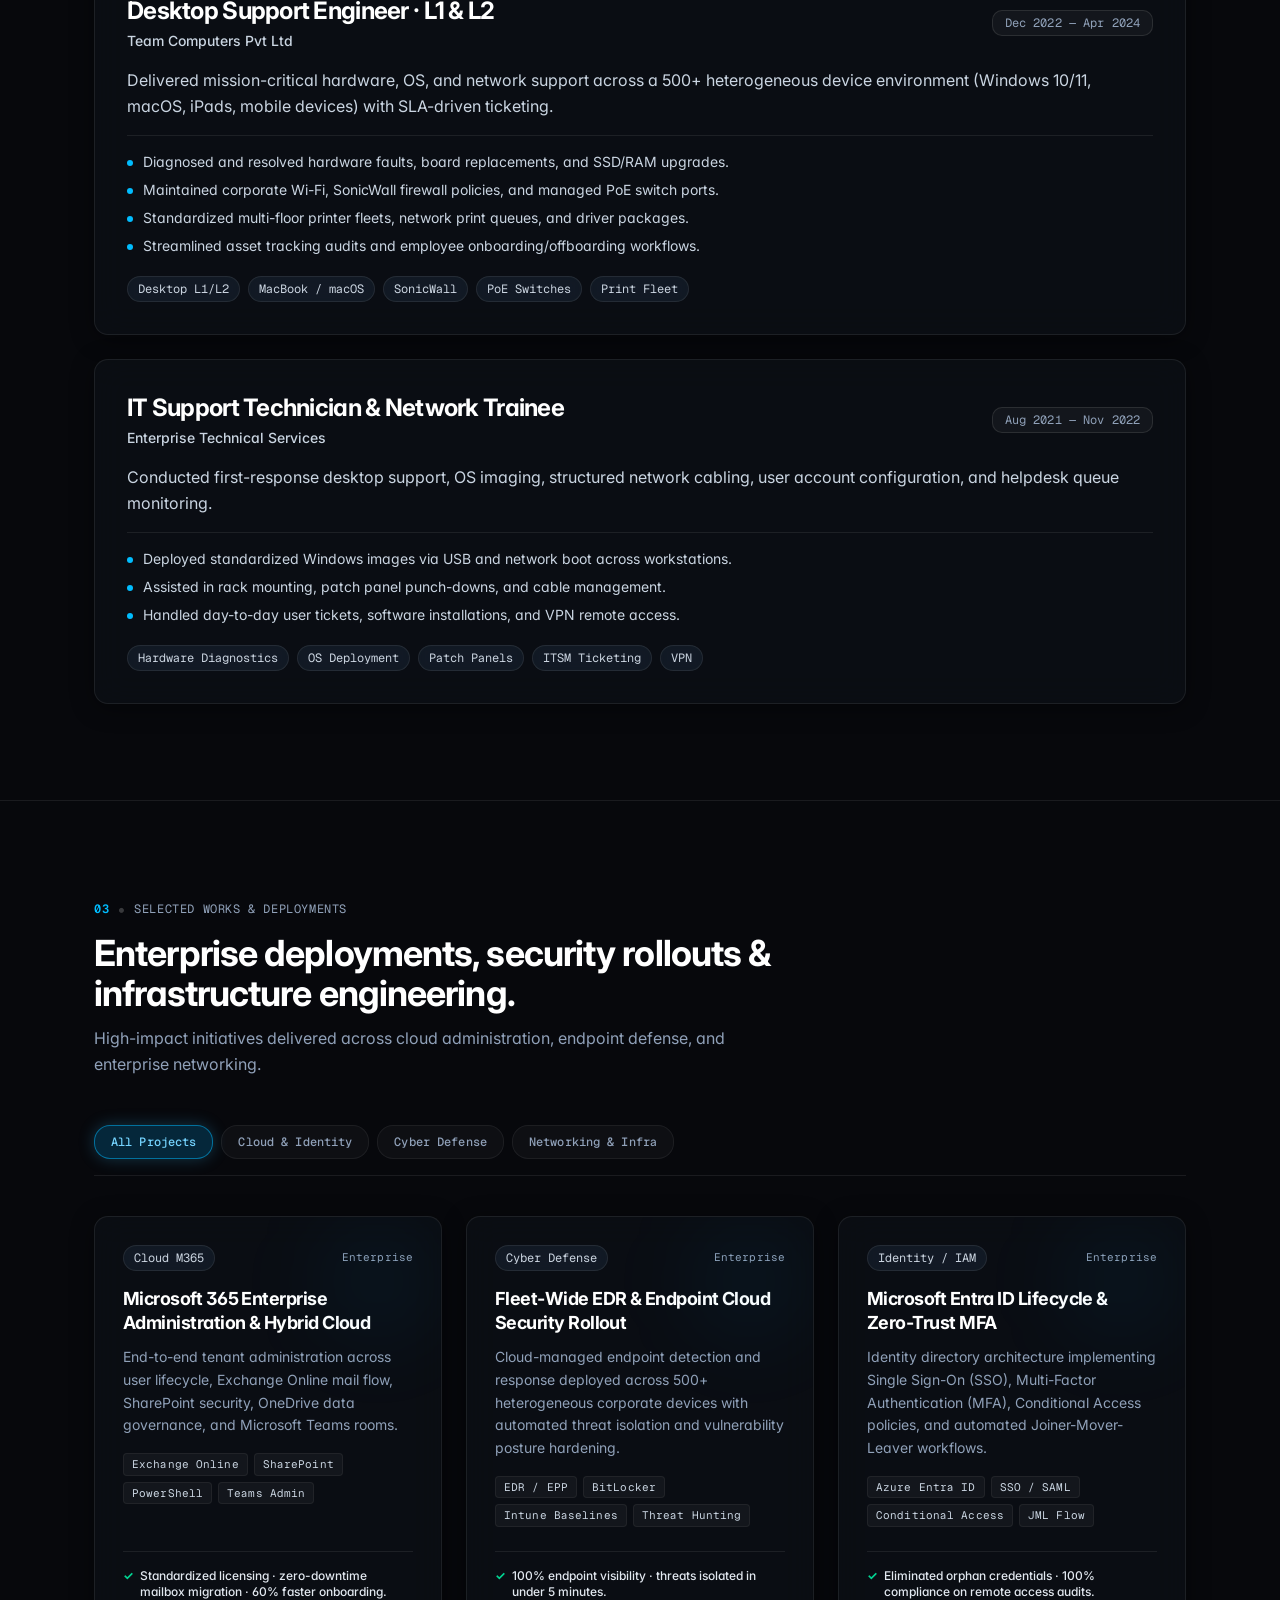
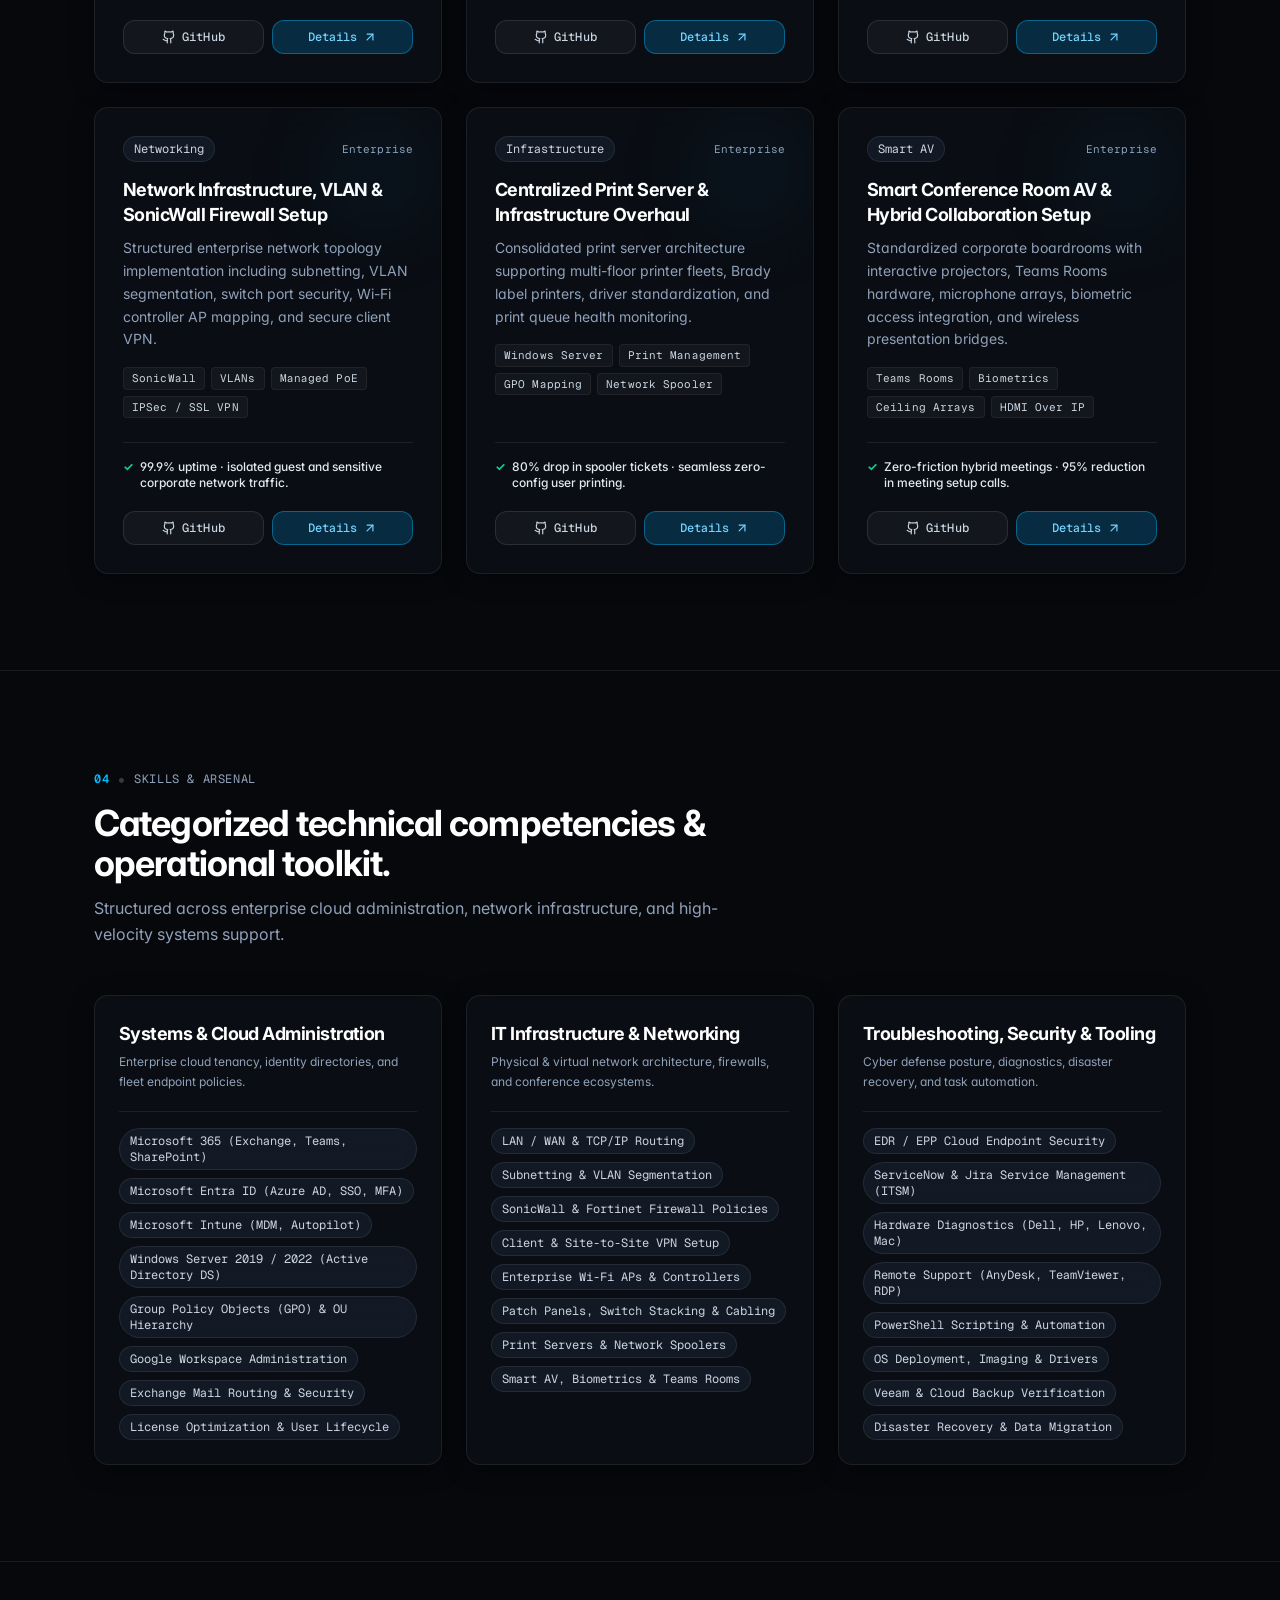
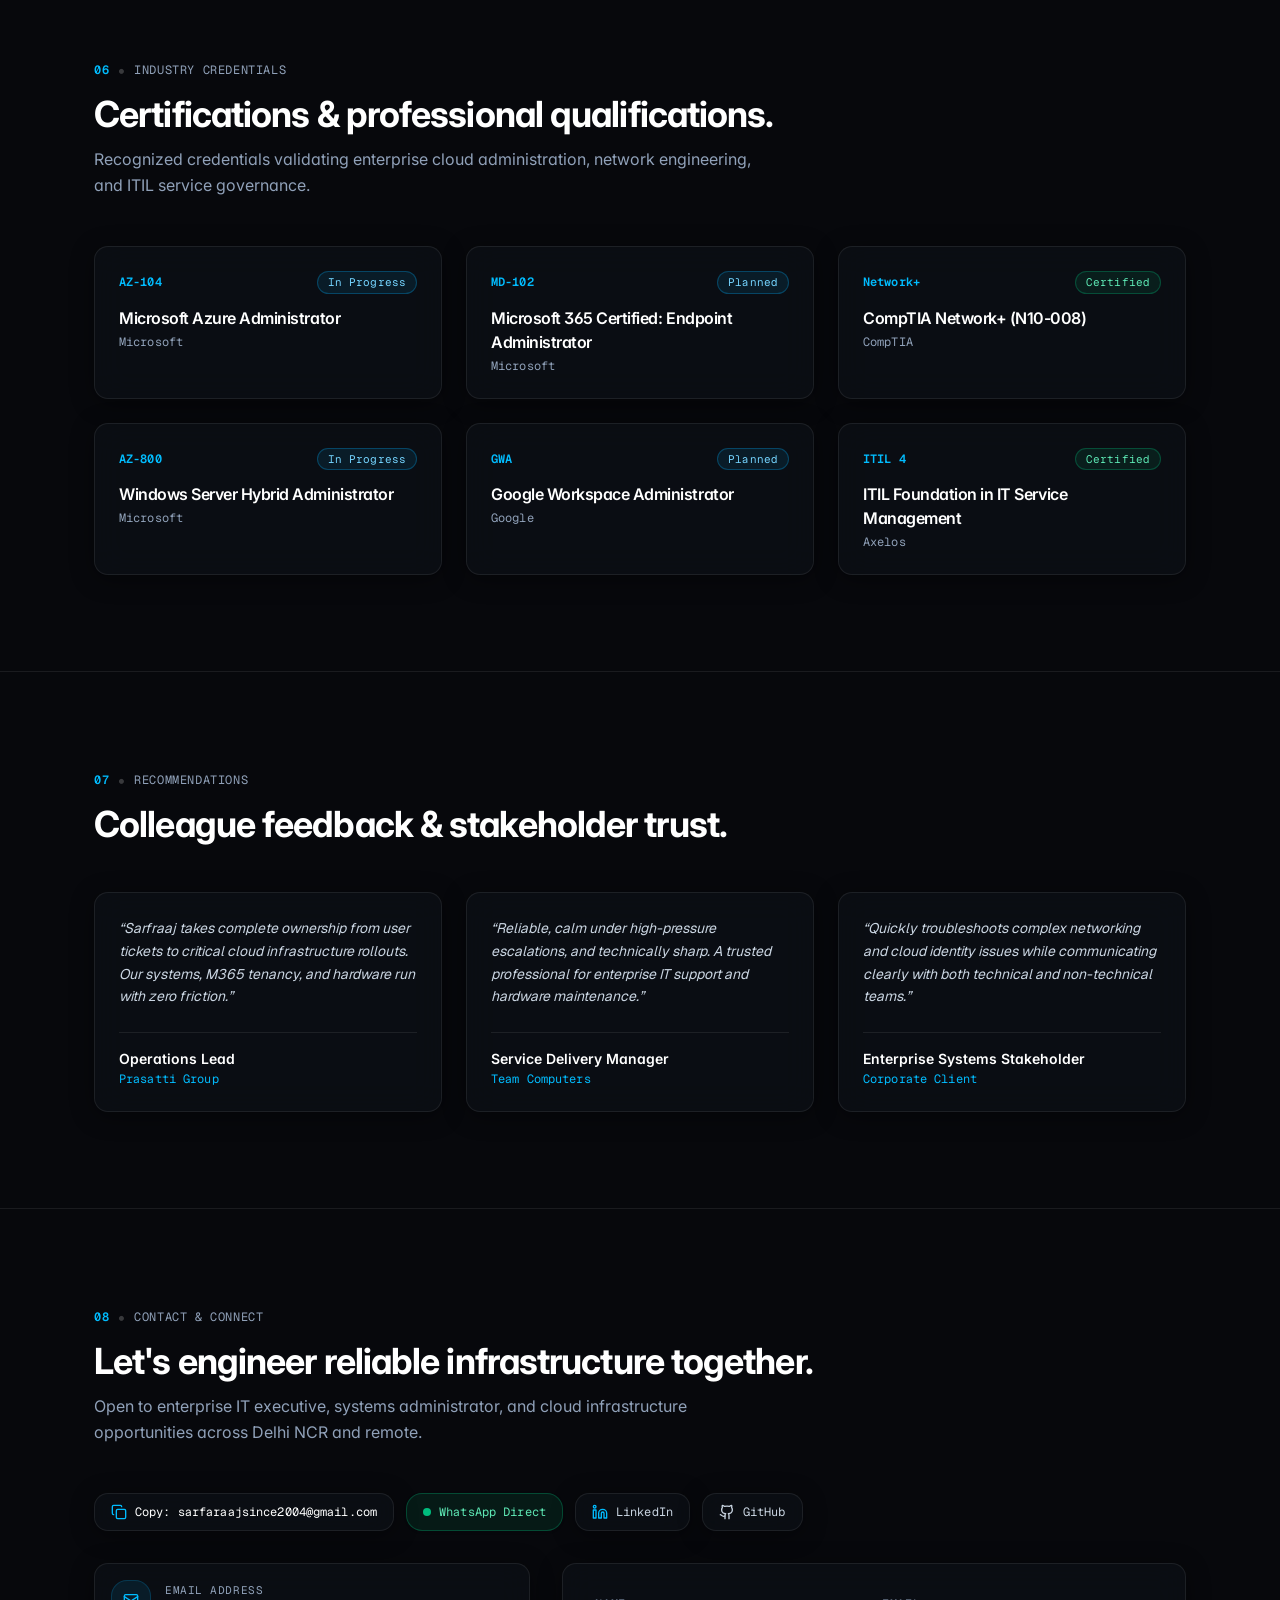
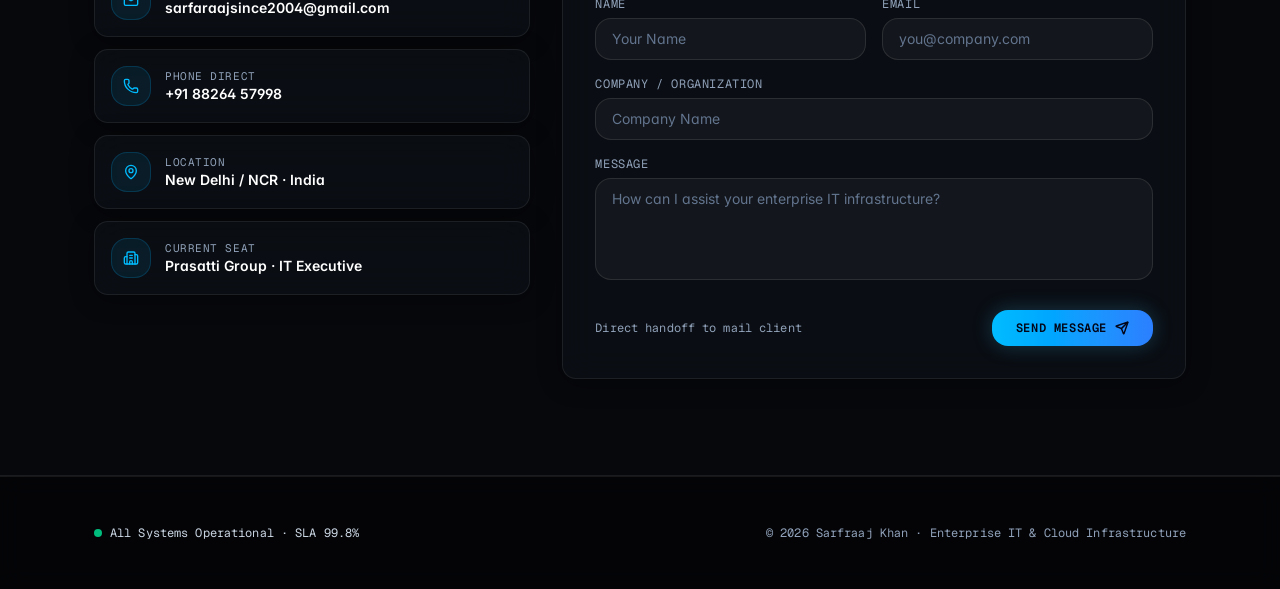
==== commit 50abb69a: "feat: add interactive 3D motion background, glassmorphism design system, and tabbed portfolio showca" ====
--- a/docs/index.html
+++ b/docs/index.html
@@ -28,8 +28,8 @@
       rel="stylesheet"
       href="https://fonts.googleapis.com/css2?family=Bricolage+Grotesque:opsz,wght@12..96,400;12..96,500;12..96,600;12..96,700;12..96,800;12..96,900&family=Geist:wght@300;400;500;600;700&family=Geist+Mono:wght@400;500;600&family=Inter:wght@300;400;500;600;700&display=swap"
     />
-    <script type="module" crossorigin src="./assets/github-pages-DtRvVeic.js"></script>
-    <link rel="stylesheet" crossorigin href="./assets/github-pages-C7kx9TMW.css">
+    <script type="module" crossorigin src="./assets/github-pages-CY6ilNpx.js"></script>
+    <link rel="stylesheet" crossorigin href="./assets/github-pages-D3ZUKsmR.css">
   </head>
   <body>
     <div id="root"></div>
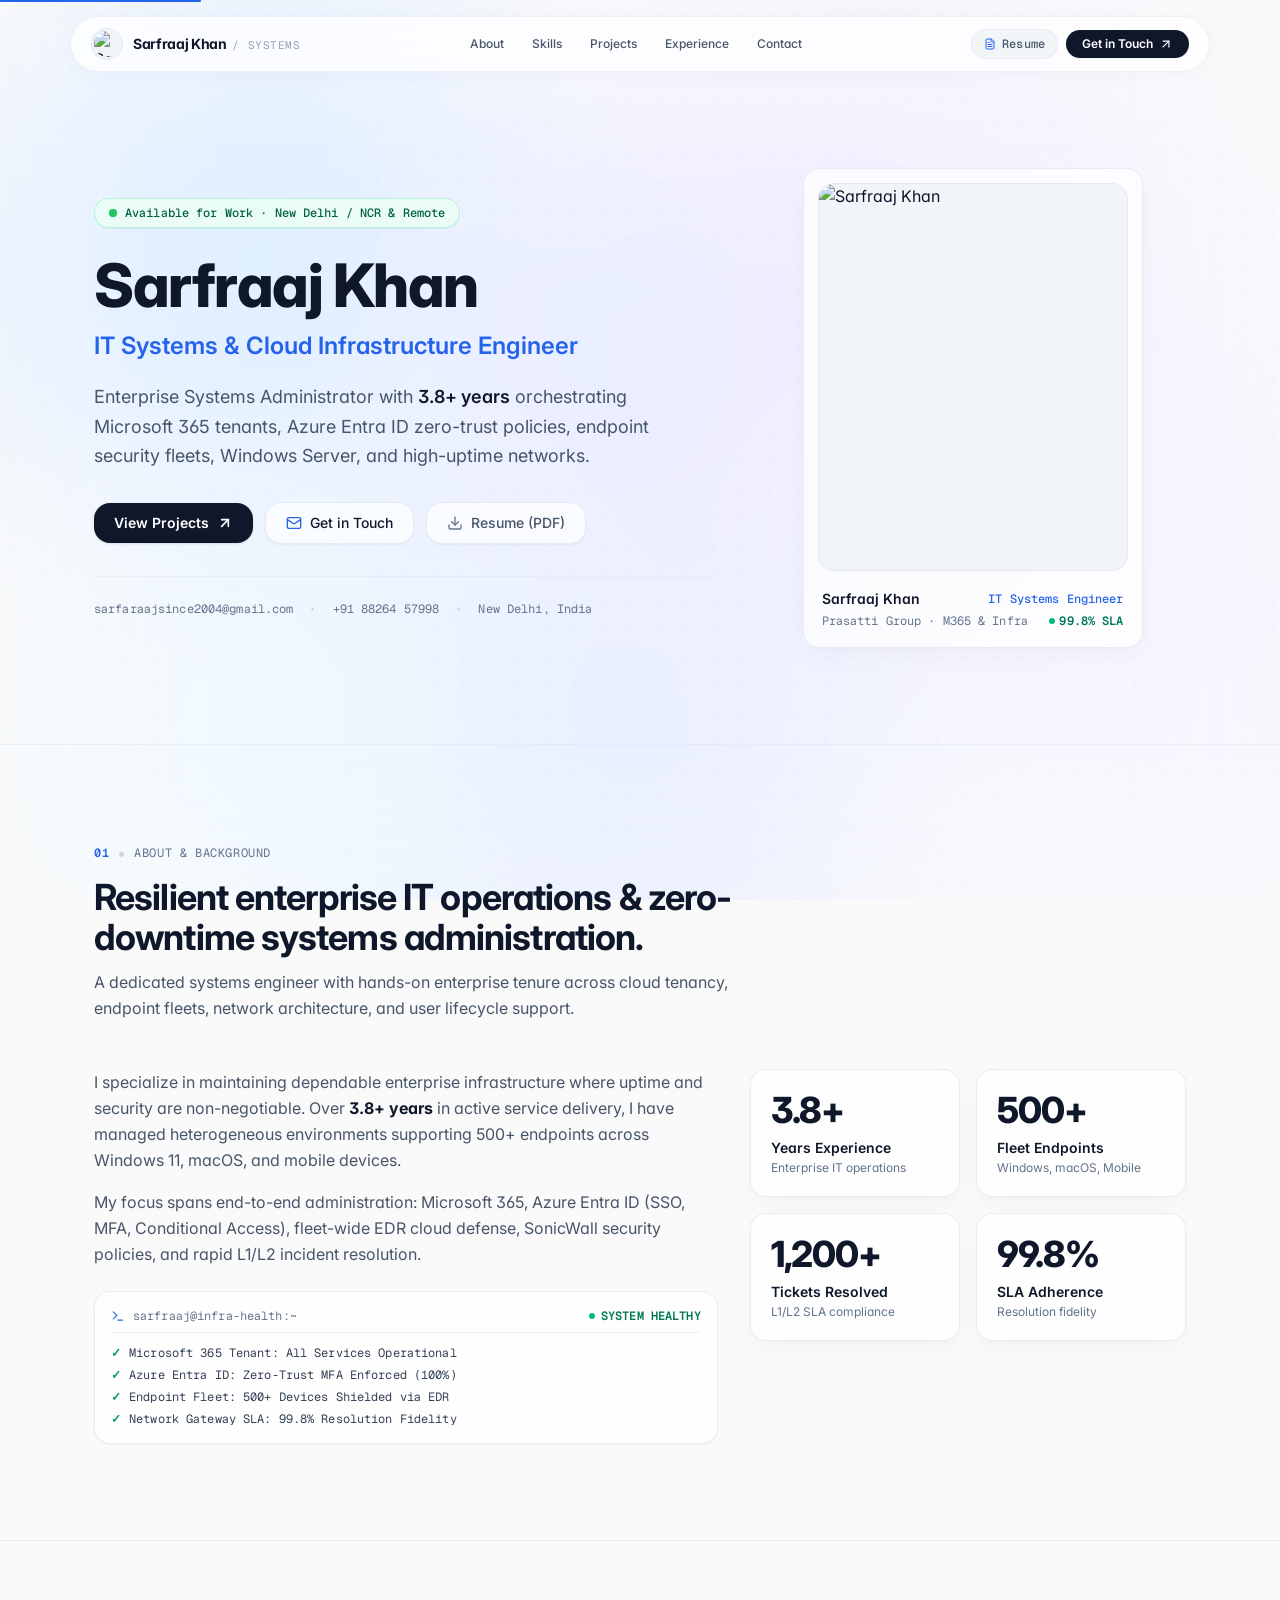
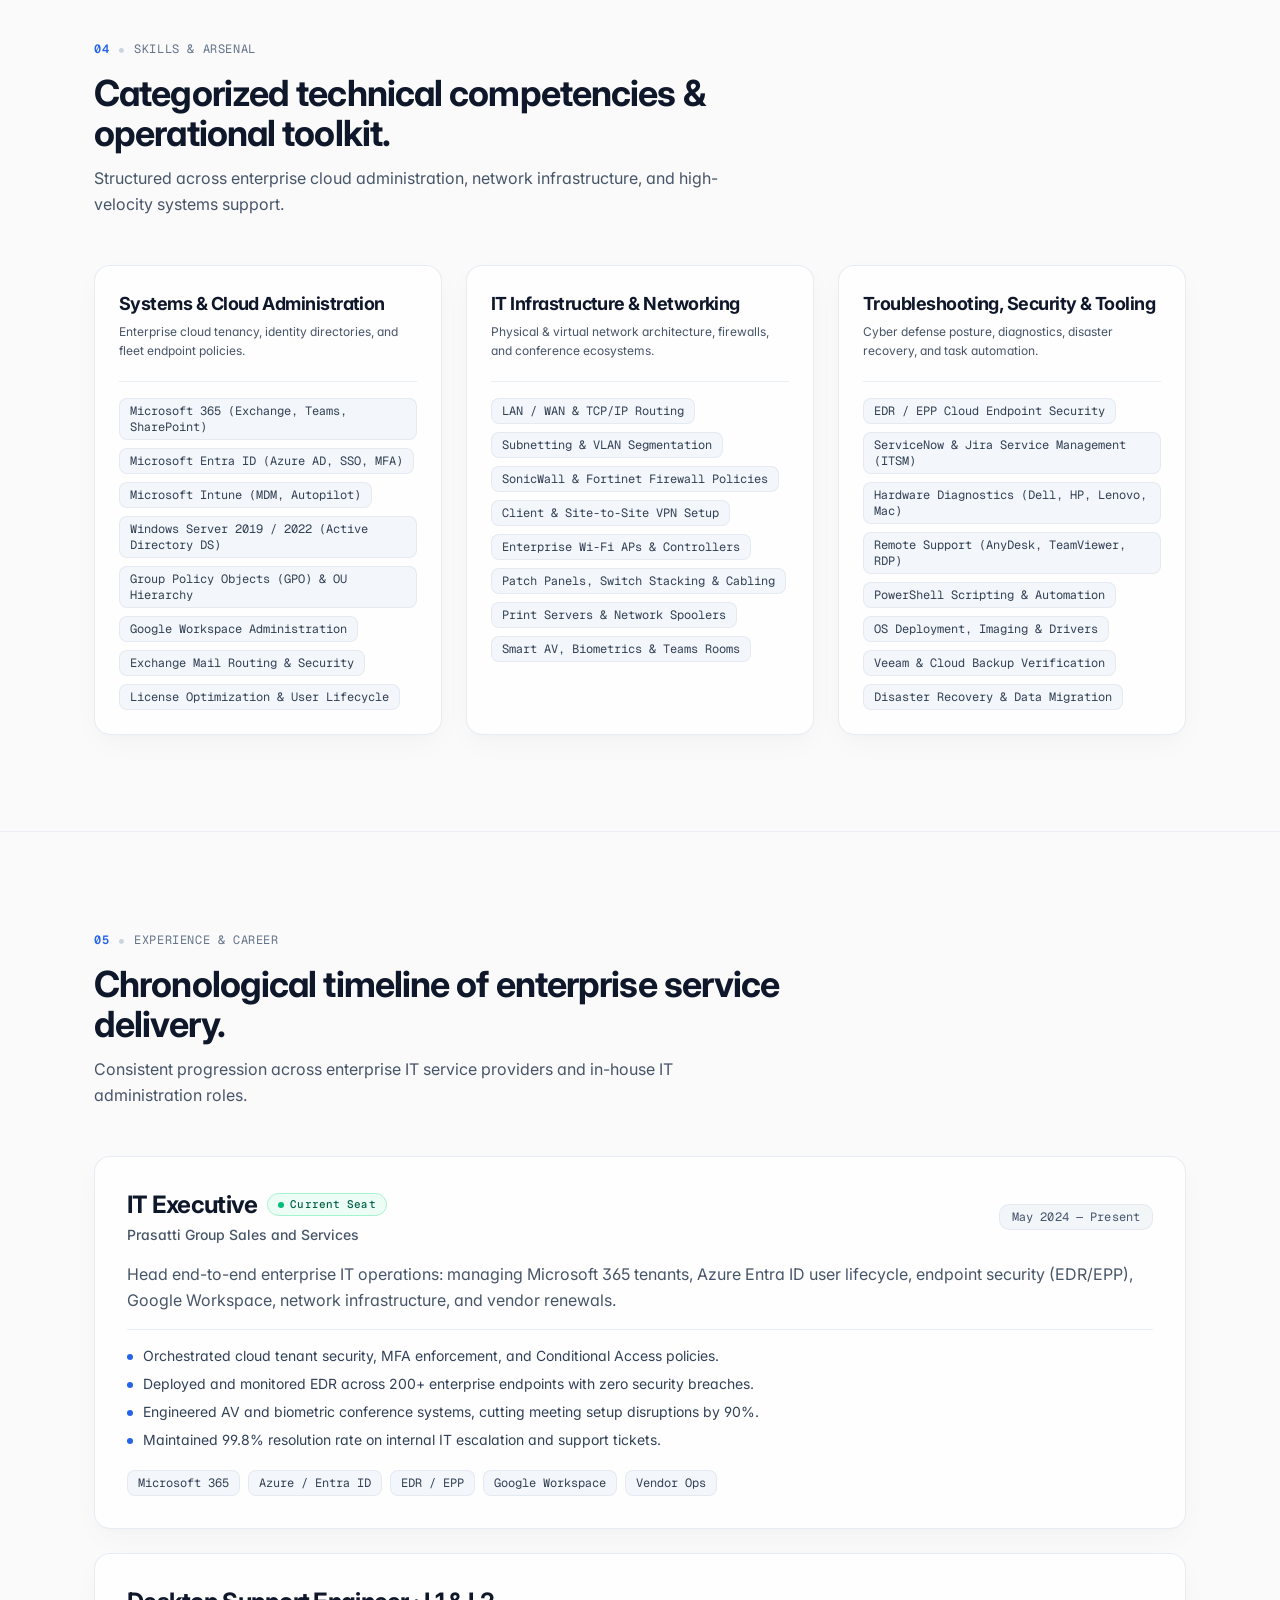
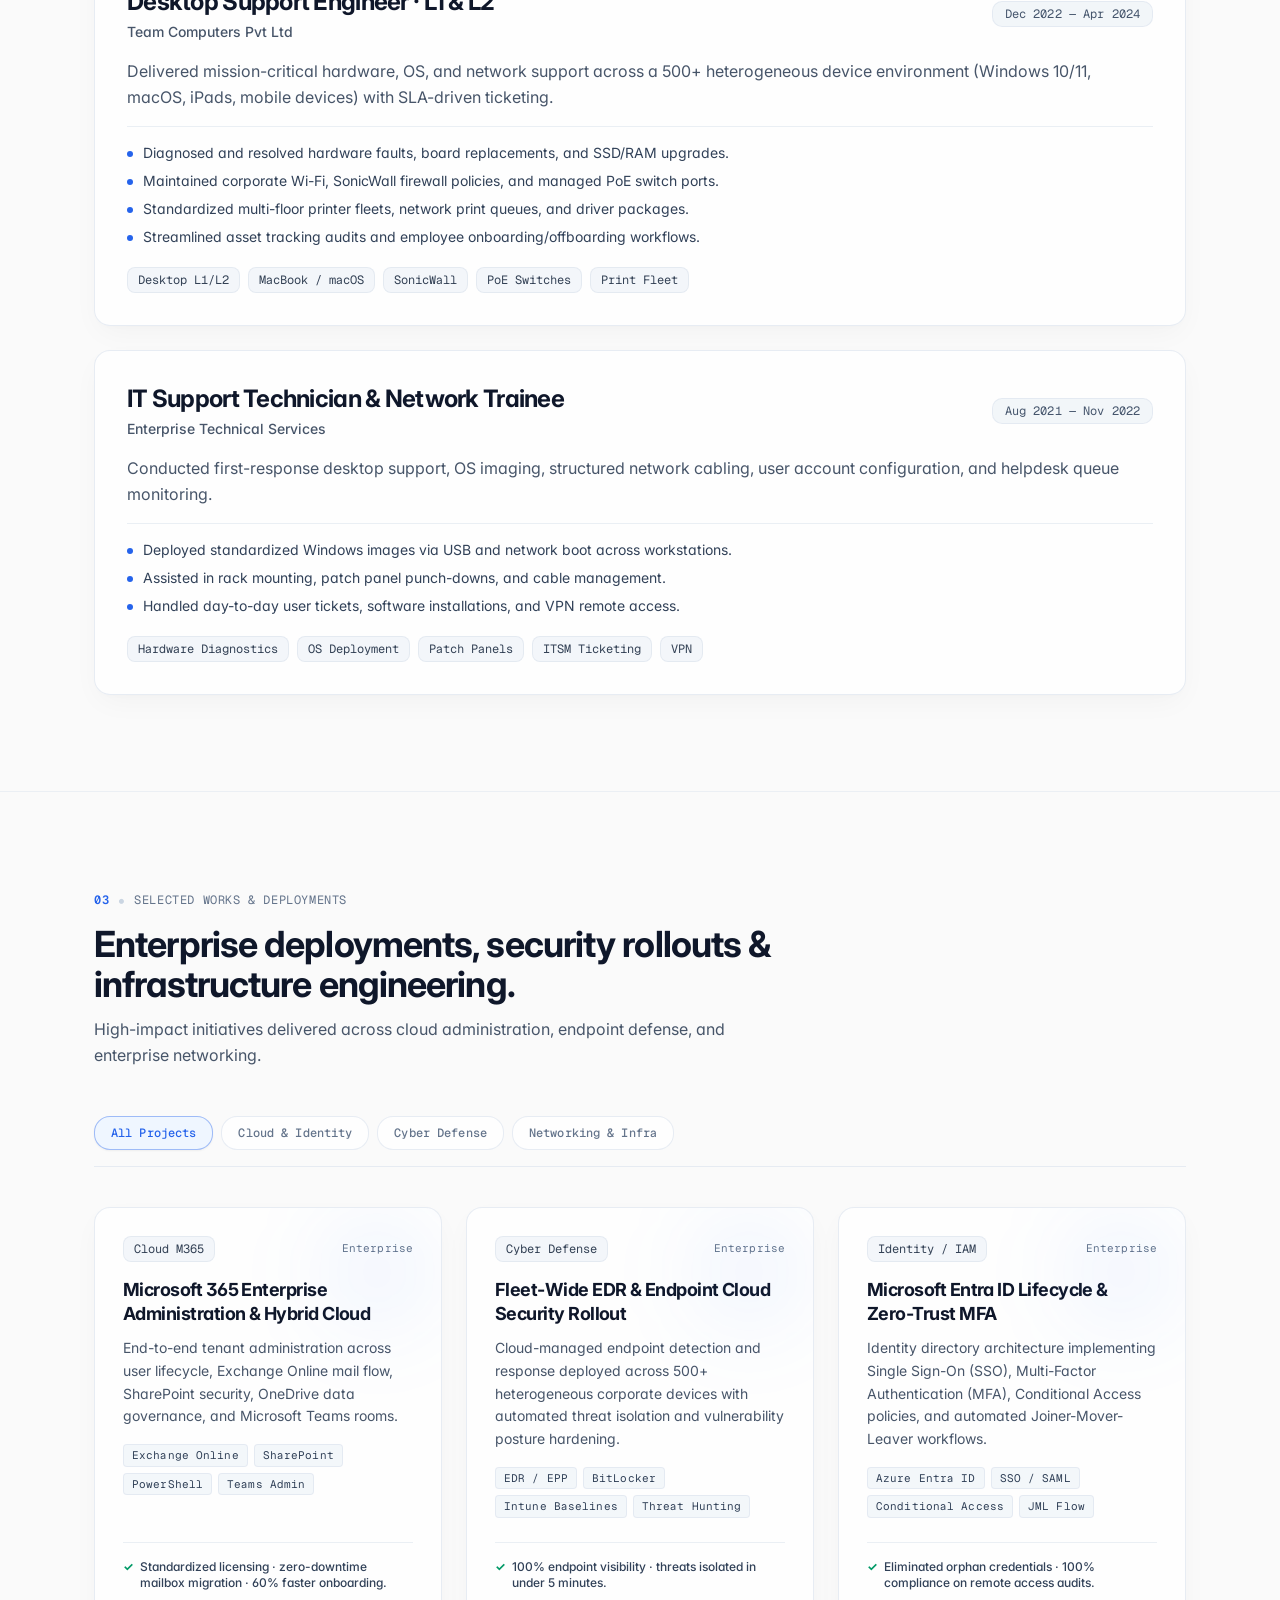
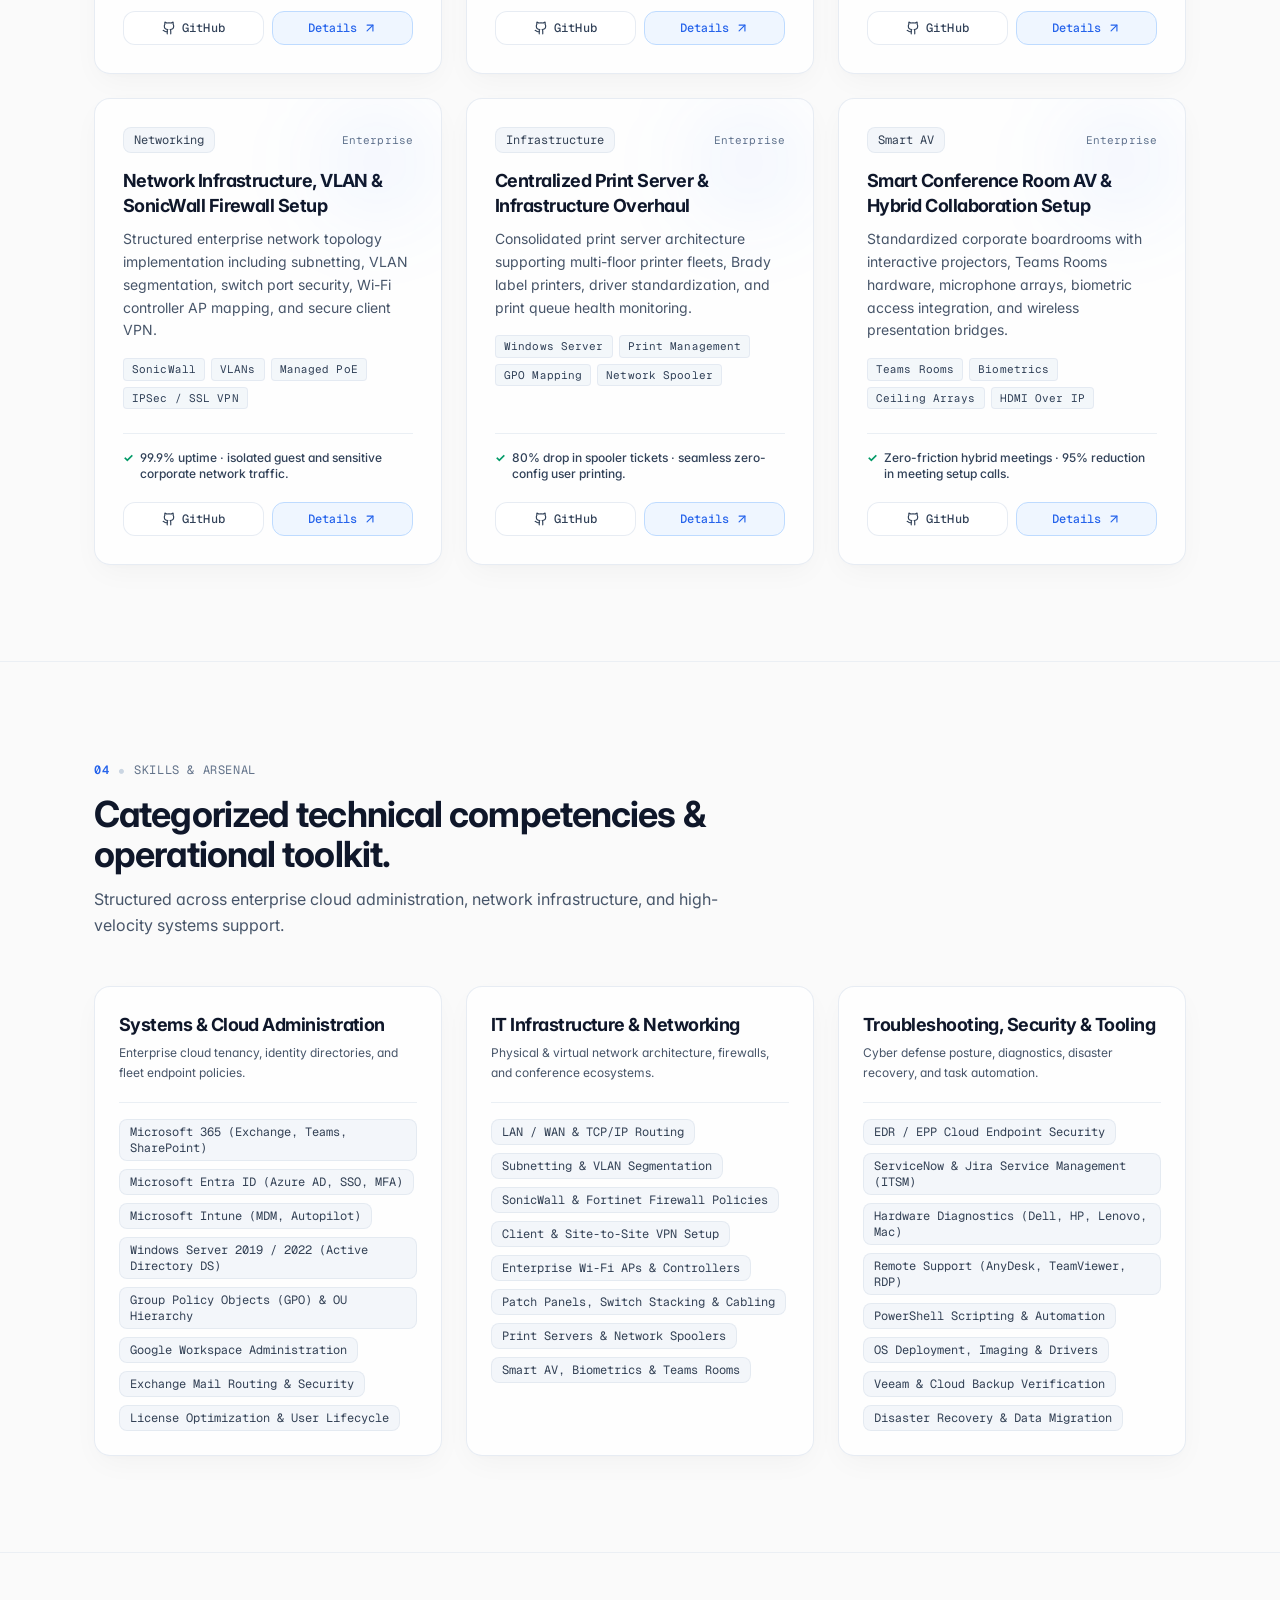
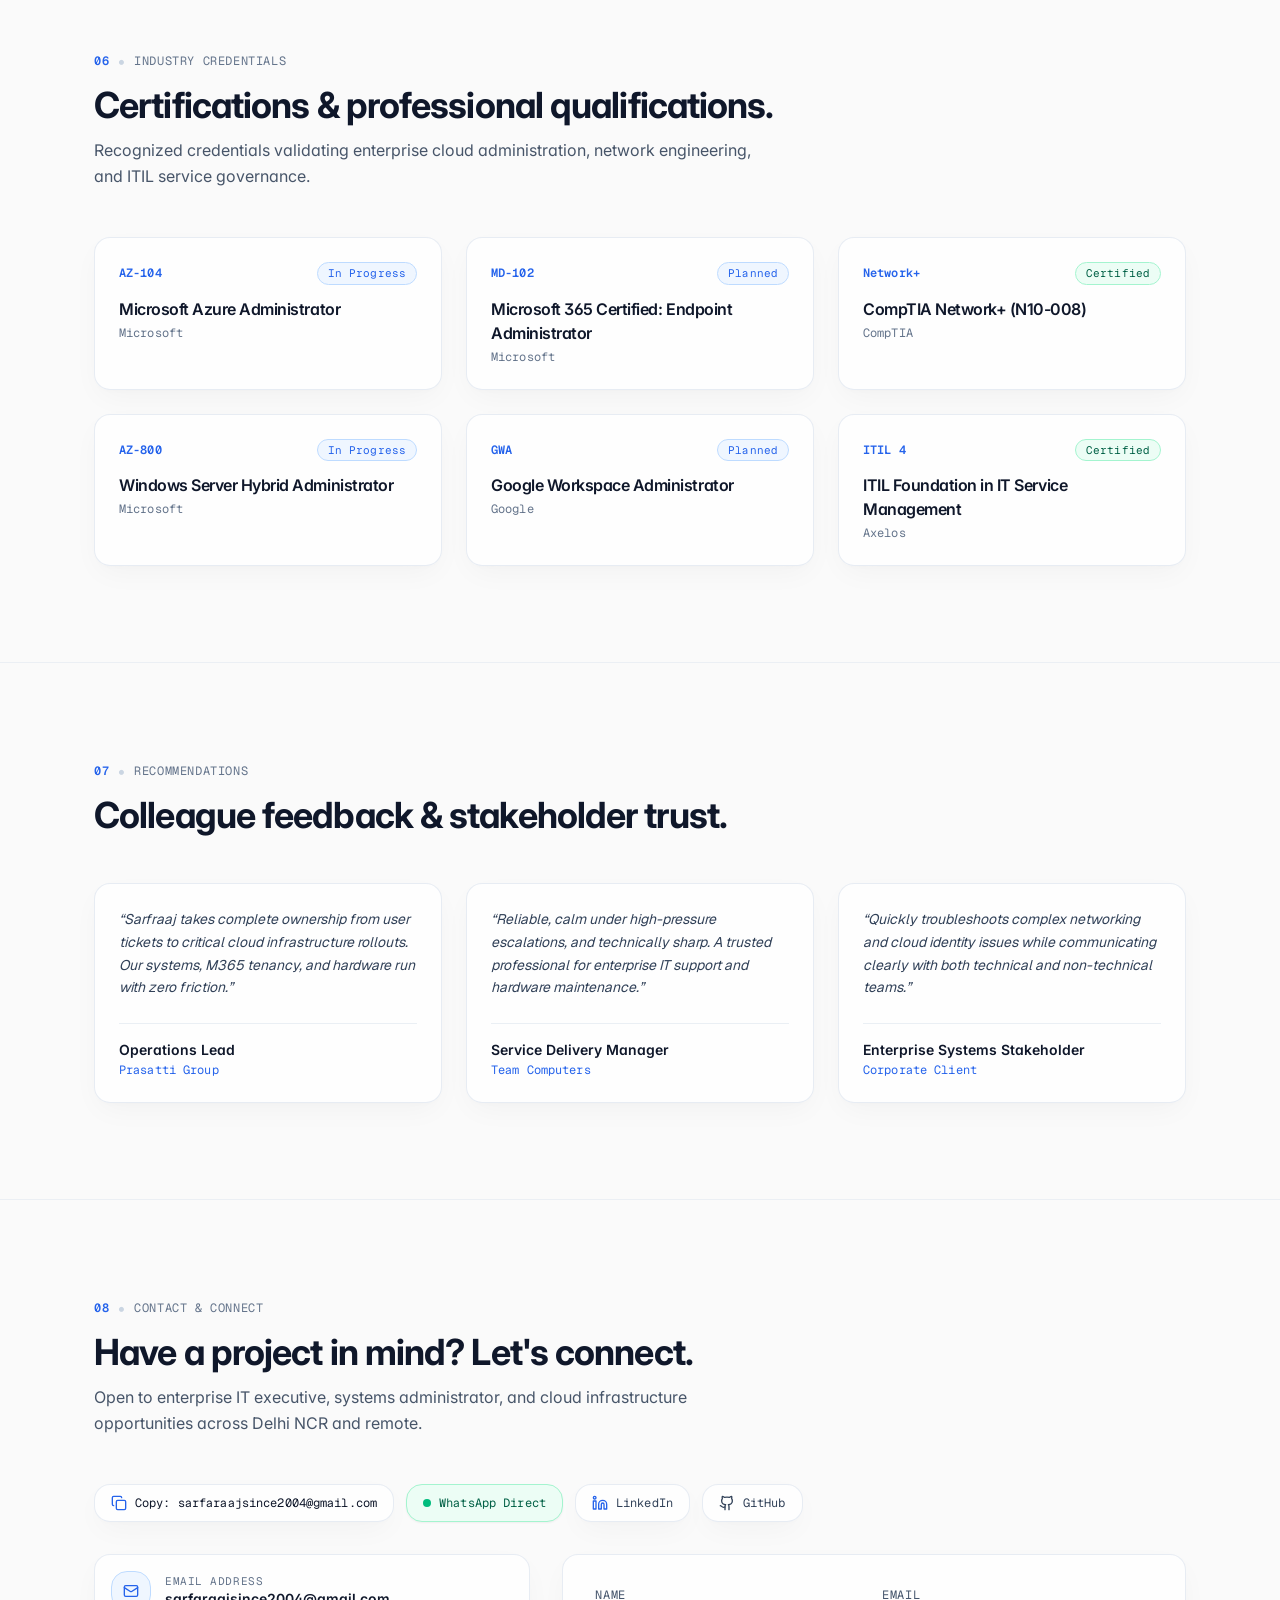
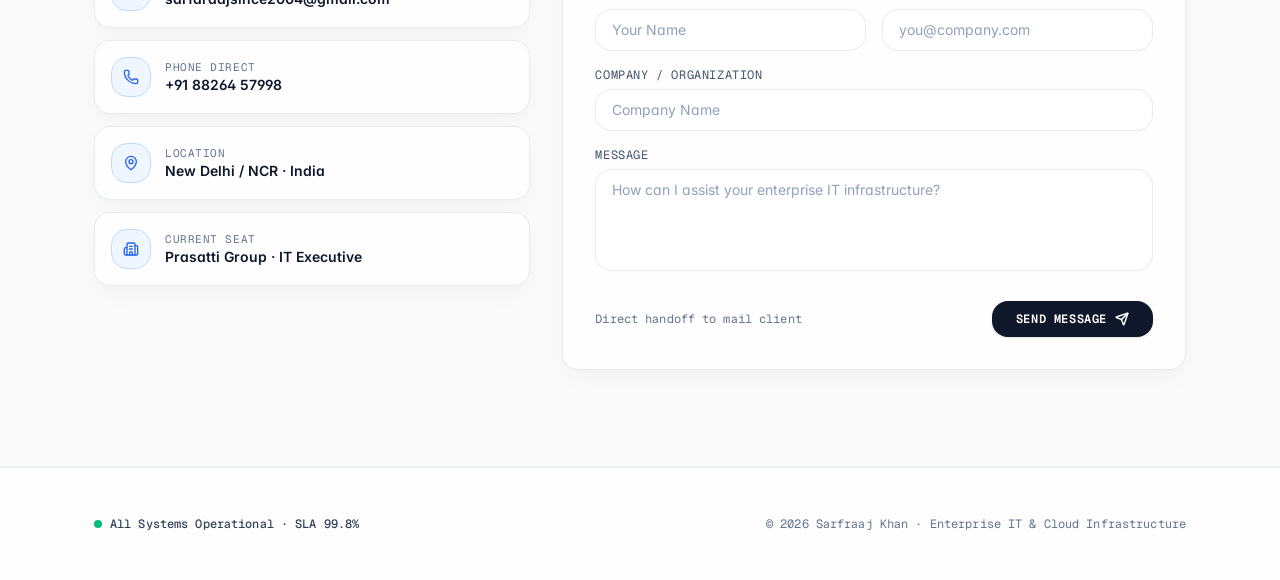
==== commit 0ab6afca: "feat: complete strict light mode portfolio with interactive fluid motion background" ====
--- a/docs/index.html
+++ b/docs/index.html
@@ -28,8 +28,8 @@
       rel="stylesheet"
       href="https://fonts.googleapis.com/css2?family=Bricolage+Grotesque:opsz,wght@12..96,400;12..96,500;12..96,600;12..96,700;12..96,800;12..96,900&family=Geist:wght@300;400;500;600;700&family=Geist+Mono:wght@400;500;600&family=Inter:wght@300;400;500;600;700&display=swap"
     />
-    <script type="module" crossorigin src="./assets/github-pages-CY6ilNpx.js"></script>
-    <link rel="stylesheet" crossorigin href="./assets/github-pages-D3ZUKsmR.css">
+    <script type="module" crossorigin src="./assets/github-pages-DxVEL84W.js"></script>
+    <link rel="stylesheet" crossorigin href="./assets/github-pages-BbzUs1yB.css">
   </head>
   <body>
     <div id="root"></div>
